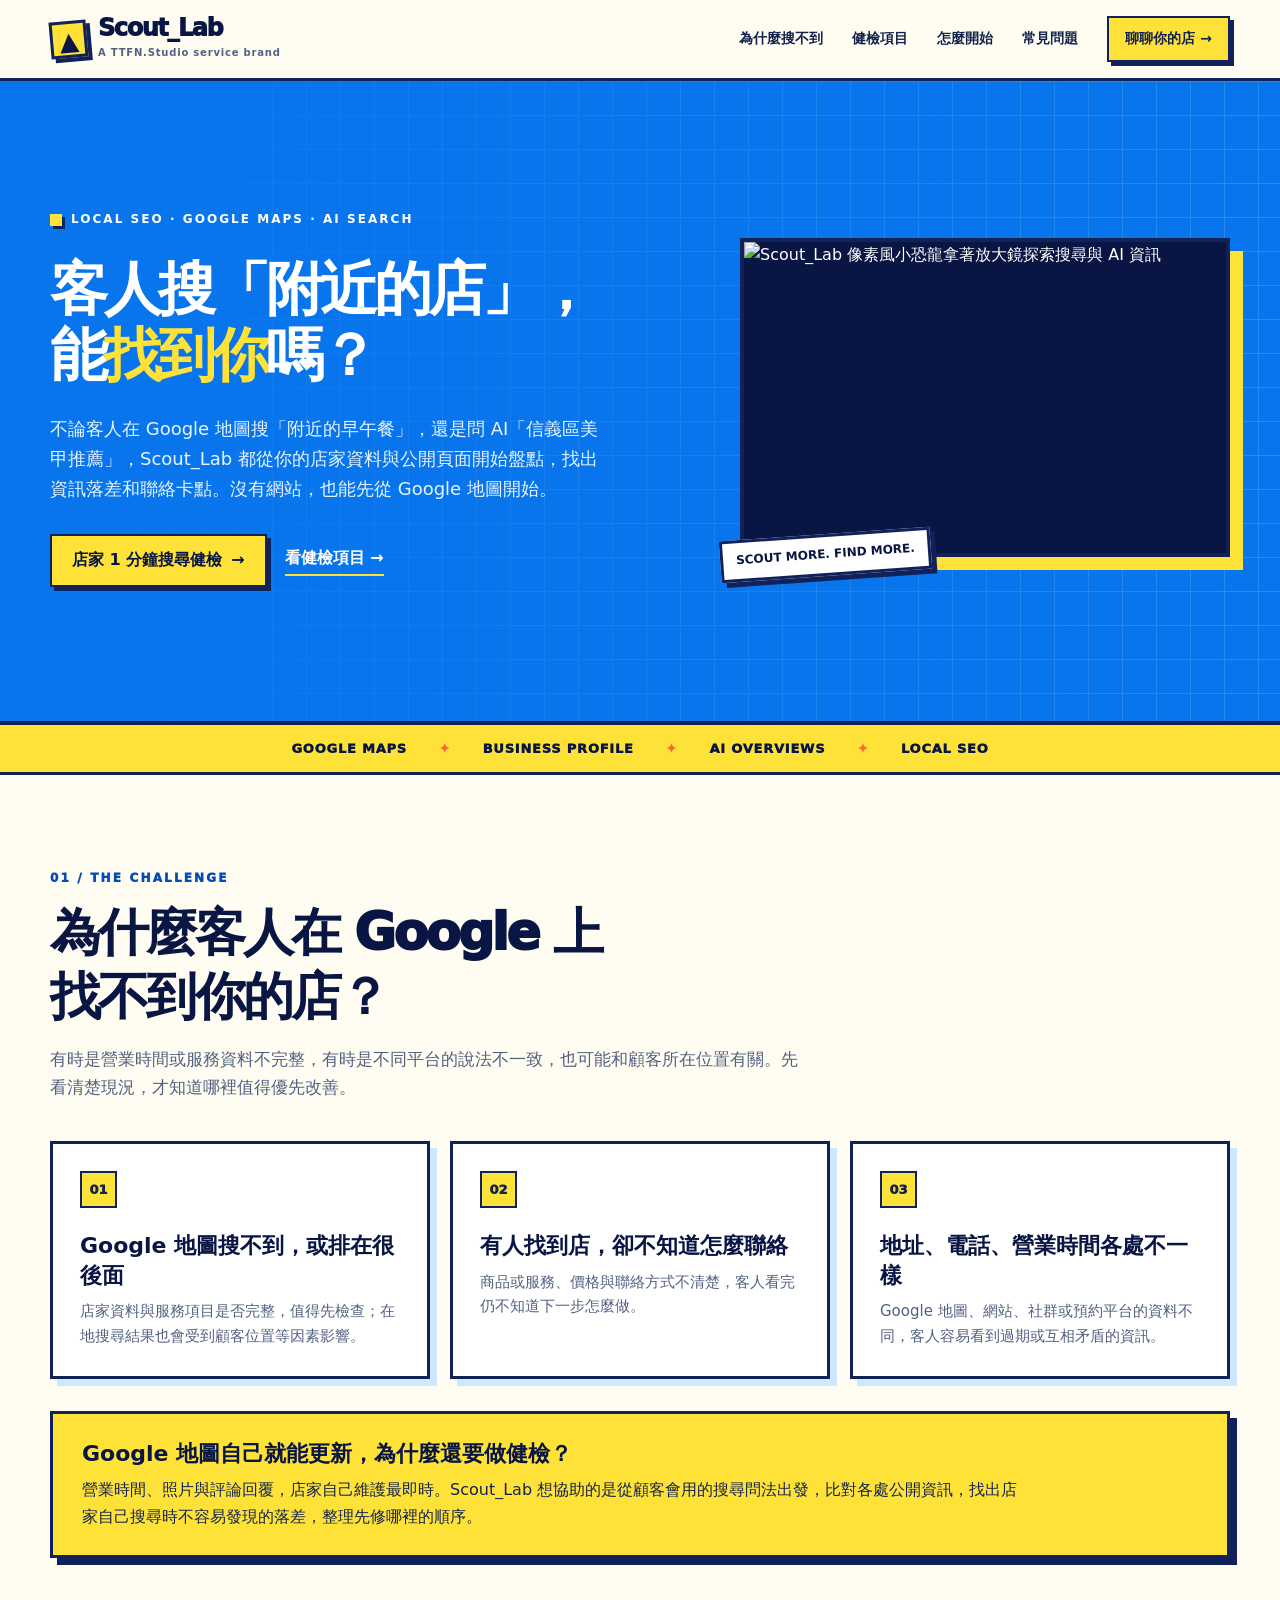
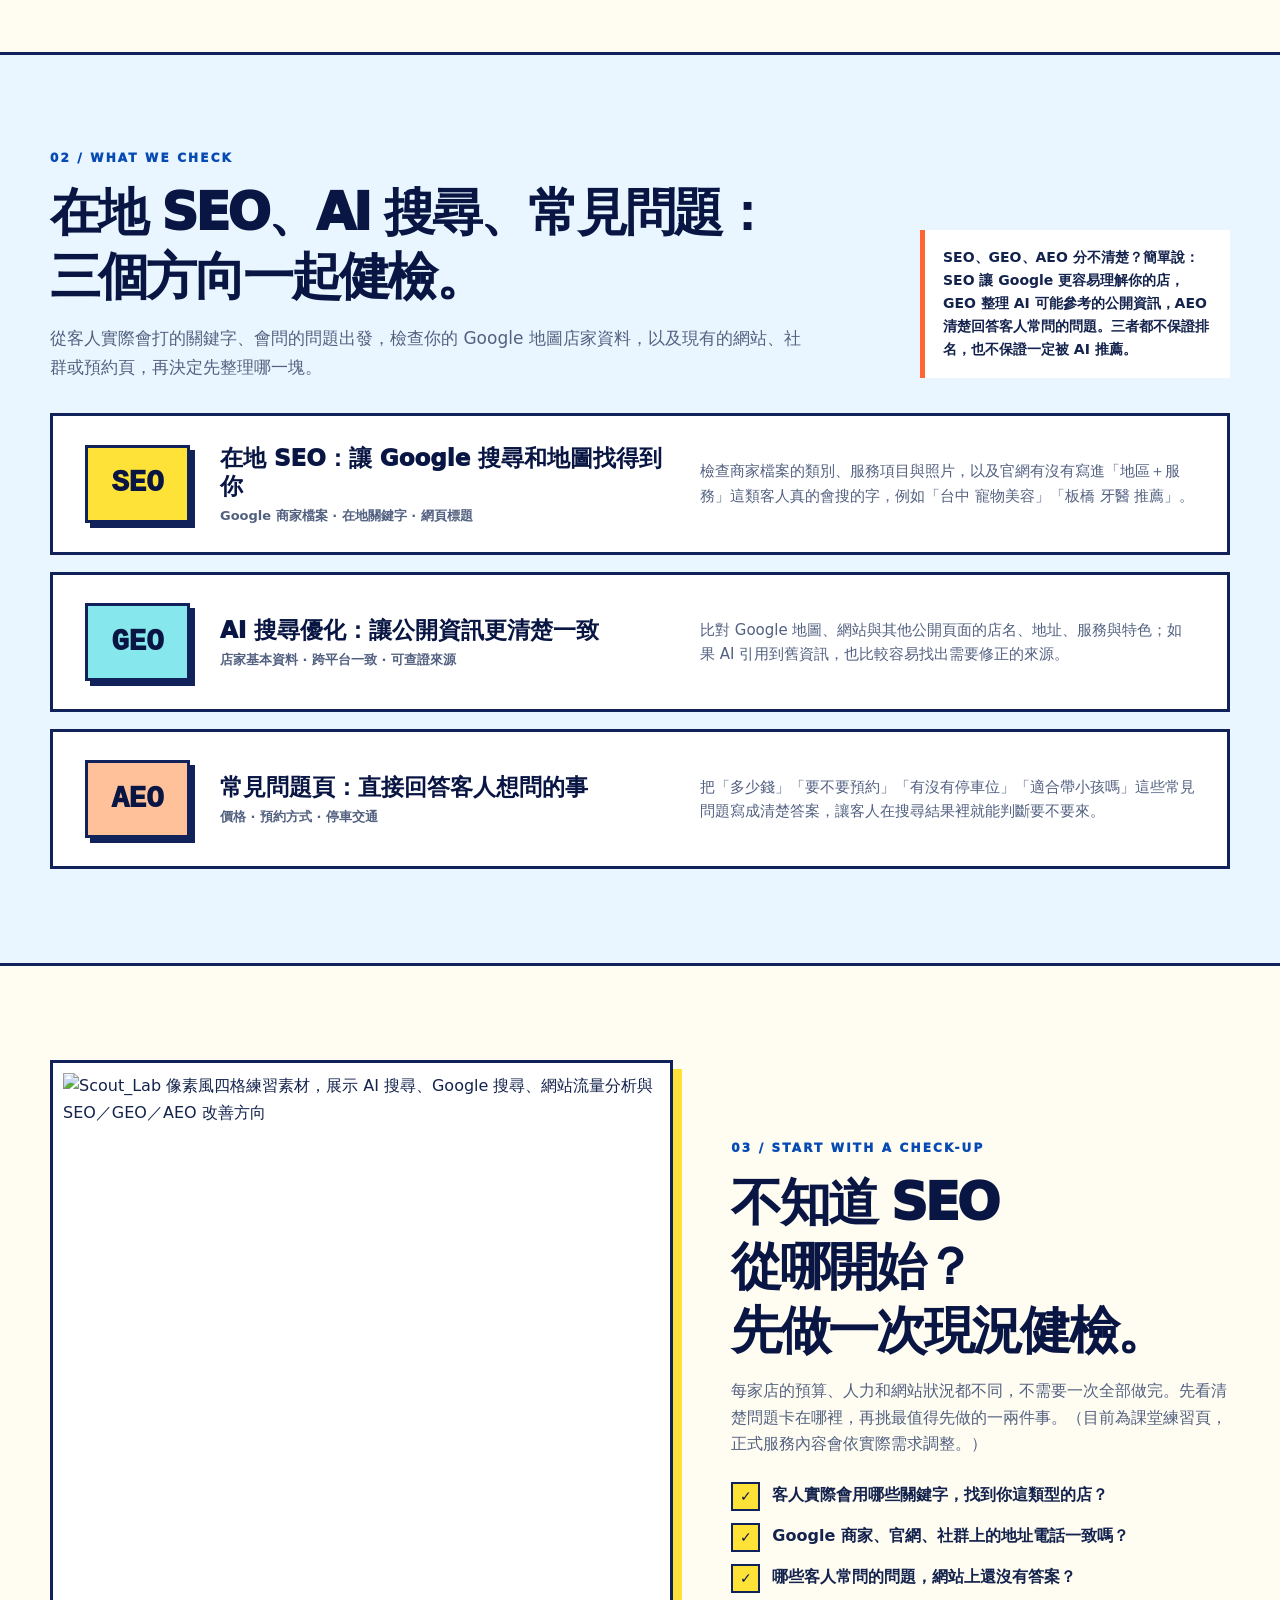
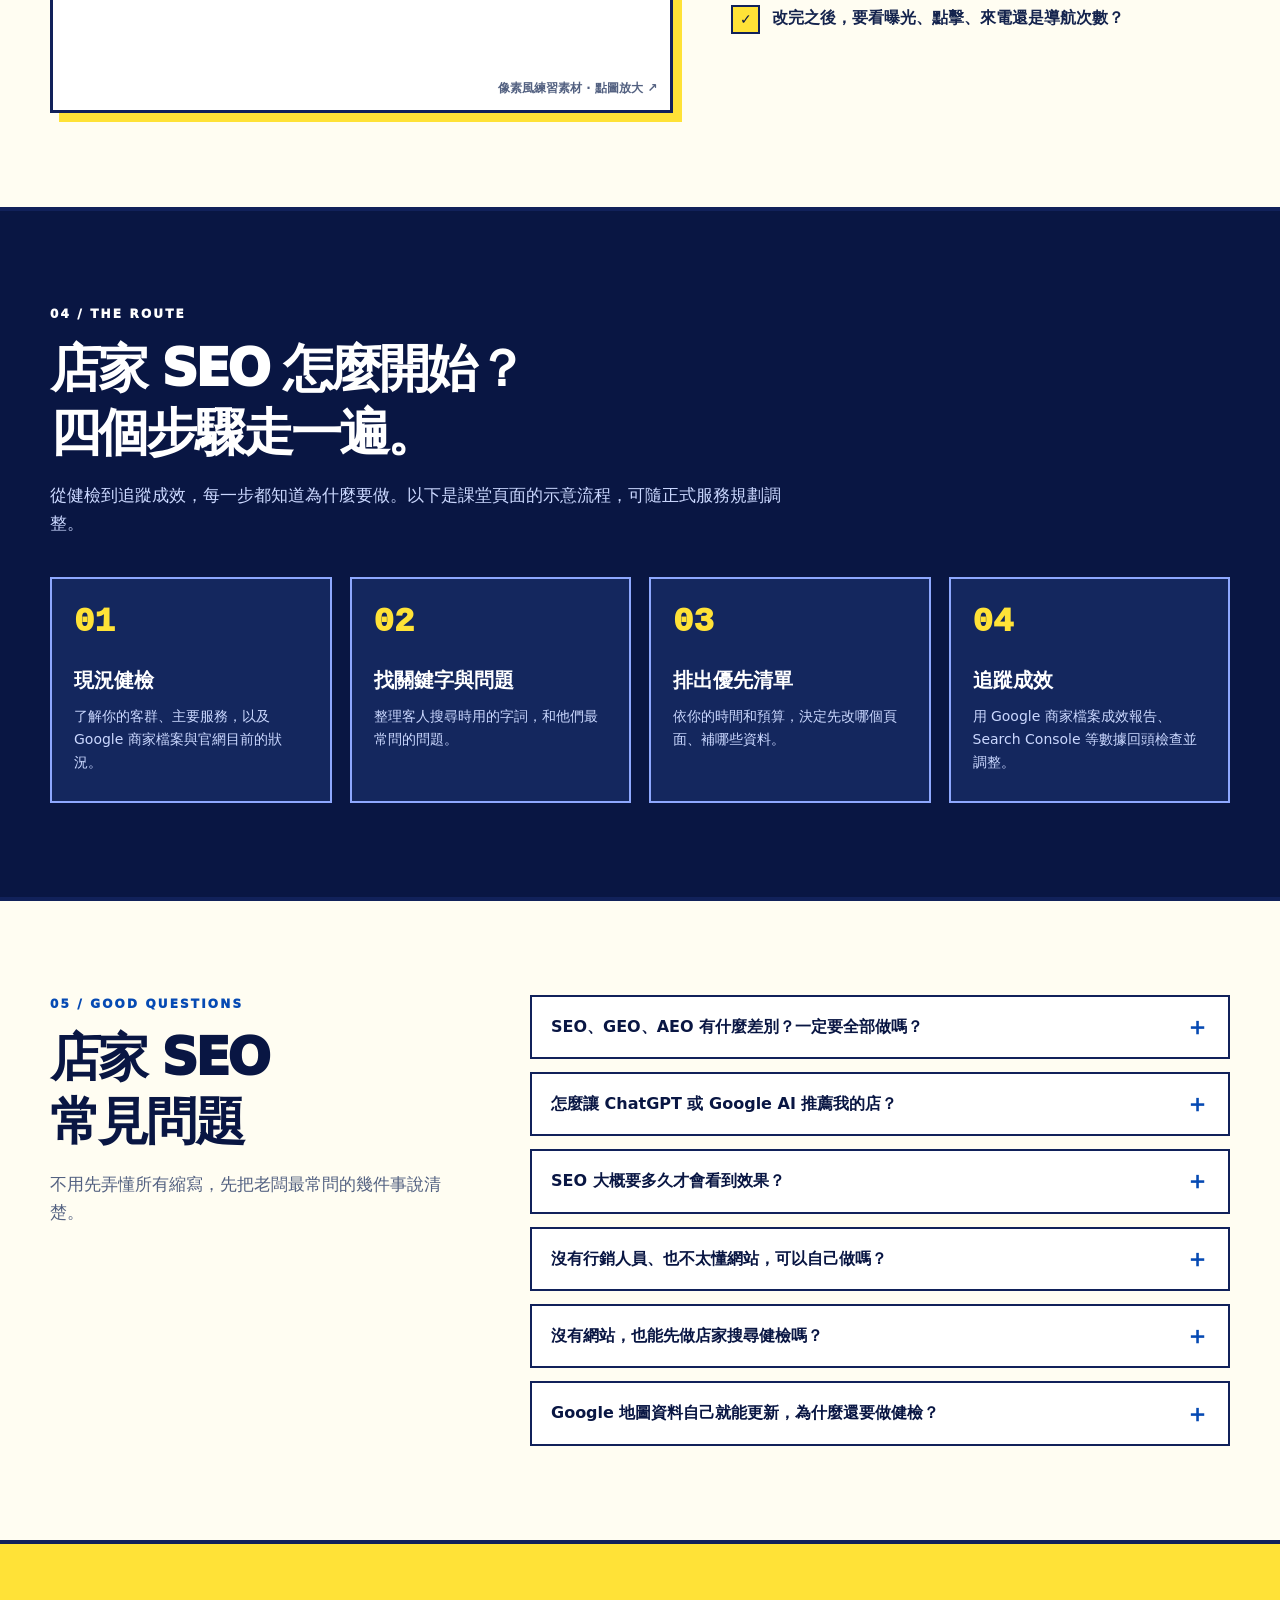
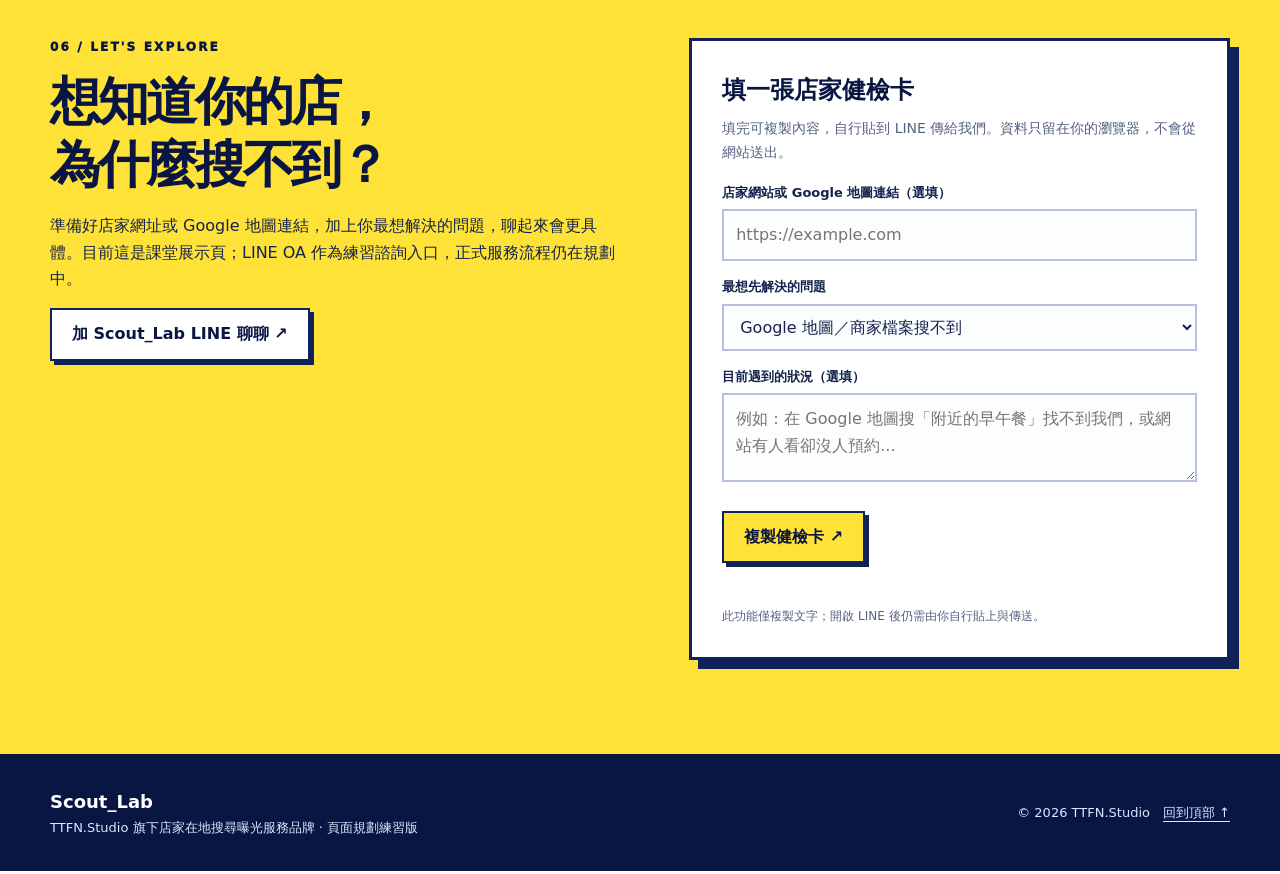
==== index.html @ d1229427 "Add files via upload" ====
<!doctype html>
<html lang="zh-Hant">
<head>
  <meta charset="utf-8">
  <meta name="viewport" content="width=device-width, initial-scale=1">
  <meta name="description" content="客人搜尋附近店家時，找得到你嗎？Scout_Lab 協助實體店家盤點 Google 地圖、網站與其他公開資訊，找出資料落差與聯絡卡點，整理優先改善方向；沒有網站也能先開始。">
  <meta name="theme-color" content="#0875ed">
  <title>Scout_Lab｜店家 Google 地圖與 AI 搜尋曝光健檢・在地 SEO</title>
  <style>
    :root {
      --blue:#0875ed; --blue-deep:#064ab3; --navy:#091643; --yellow:#ffe237;
      --orange:#ff6432; --cream:#fffdf2; --sky:#eaf6ff; --line:#11215a;
      --ink:#14234d; --muted:#536181; --white:#fff;
    }
    * { box-sizing:border-box; }
    html { scroll-behavior:smooth; }
    body { margin:0; background:var(--cream); color:var(--ink); font-family:"Noto Sans TC","Microsoft JhengHei",system-ui,sans-serif; line-height:1.65; }
    img { max-width:100%; display:block; }
    a { color:inherit; text-decoration:none; }
    button, select, textarea, input { font:inherit; }
    button, a { -webkit-tap-highlight-color:transparent; }
    :focus-visible { outline:3px solid var(--orange); outline-offset:4px; }
    .skip-link { position:absolute; top:-80px; left:16px; z-index:30; padding:10px 16px; background:var(--yellow); color:var(--navy); font-weight:900; }
    .skip-link:focus { top:10px; }
    .wrap { width:min(1180px, calc(100% - 40px)); margin-inline:auto; }
    .pixel-shadow { box-shadow:7px 7px 0 var(--line); }
    .site-header { position:sticky; top:0; z-index:20; background:rgba(255,253,242,.96); border-bottom:3px solid var(--line); backdrop-filter:blur(12px); }
    .header-inner { min-height:78px; display:flex; align-items:center; justify-content:space-between; gap:22px; }
    .brand { display:inline-flex; gap:11px; align-items:center; min-width:0; }
    .brand-mark { width:37px; height:37px; display:grid; place-items:center; background:var(--yellow); border:3px solid var(--line); box-shadow:4px 4px 0 var(--line); color:var(--navy); font-size:23px; font-weight:1000; transform:rotate(-5deg); }
    .brand-name { display:block; color:var(--navy); font-size:24px; font-weight:1000; line-height:1; letter-spacing:-.06em; }
    .brand-parent { display:block; margin-top:5px; color:var(--muted); font-size:10px; font-weight:800; letter-spacing:.08em; }
    .nav { display:flex; align-items:center; gap:29px; font-size:14px; font-weight:800; }
    .nav a:not(.nav-cta):hover { color:var(--blue-deep); }
    .nav-cta { background:var(--yellow); border:2px solid var(--line); padding:9px 16px; box-shadow:4px 4px 0 var(--line); white-space:nowrap; }
    @media (hover:hover) { .nav-cta:hover, .button:hover { transform:translate(-2px,-2px); box-shadow:6px 6px 0 var(--line); } }
    .menu-button { display:none; border:2px solid var(--line); background:var(--yellow); color:var(--navy); width:44px; height:44px; font-size:24px; font-weight:900; }
    .hero { overflow:hidden; background:var(--blue); color:white; border-bottom:4px solid var(--line); position:relative; }
    .hero:before { content:""; position:absolute; inset:0; opacity:.14; background-image:linear-gradient(#fff 1px,transparent 1px),linear-gradient(90deg,#fff 1px,transparent 1px); background-size:34px 34px; mask-image:linear-gradient(90deg, transparent, black); }
    .hero-grid { position:relative; display:grid; grid-template-columns:1.03fr .97fr; gap:56px; align-items:center; padding-block:76px 83px; min-height:640px; }
    .eyebrow { display:inline-flex; align-items:center; gap:9px; font-size:12px; font-weight:900; letter-spacing:.17em; text-transform:uppercase; }
    .eyebrow:before { content:""; width:12px; height:12px; background:var(--yellow); box-shadow:3px 3px 0 var(--line); }
    .hero h1 { max-width:650px; font-size:clamp(42px,4.5vw,60px); line-height:1.16; letter-spacing:-.07em; margin:22px 0 24px; font-weight:1000; text-wrap:balance; }
    .hero h1 em { color:var(--yellow); font-style:normal; white-space:nowrap; }
    .hero-lead { max-width:560px; color:#e7f4ff; font-size:18px; margin:0 0 31px; }
    .hero-actions { display:flex; flex-wrap:wrap; align-items:center; gap:18px; }
    .button { display:inline-flex; align-items:center; justify-content:center; gap:9px; min-height:49px; padding:11px 20px; border:2px solid var(--line); background:var(--yellow); color:var(--navy); box-shadow:4px 4px 0 var(--line); font-weight:900; cursor:pointer; transition:transform .18s,box-shadow .18s; }
    .button-white { background:white; }
    .text-link { color:white; font-weight:850; border-bottom:2px solid var(--yellow); padding-bottom:3px; }
    .hero-art { position:relative; width:100%; max-width:490px; justify-self:end; }
    .hero-art-window { width:100%; aspect-ratio:1555/1011; overflow:hidden; border:4px solid var(--line); background:var(--navy); box-shadow:13px 13px 0 var(--yellow); }
    .hero-art-window img { width:200%; max-width:none; height:auto; }
    .art-note { position:absolute; bottom:-19px; left:-20px; background:white; color:var(--navy); border:3px solid var(--line); padding:8px 13px; font-size:12px; font-weight:900; box-shadow:5px 5px 0 var(--line); transform:rotate(-4deg); }
    .ticker { background:var(--yellow); border-bottom:3px solid var(--line); overflow:hidden; }
    .ticker-line { display:flex; justify-content:center; flex-wrap:wrap; gap:14px 32px; padding:13px 20px; font-size:13px; font-weight:950; color:var(--navy); letter-spacing:.06em; }
    .ticker-line span:not(:last-child):after { content:"✦"; margin-left:32px; color:var(--orange); }
    .section { padding-block:94px; }
    .section-head { max-width:760px; margin-bottom:40px; }
    .kicker { display:block; color:var(--blue-deep); font-size:12px; font-weight:1000; letter-spacing:.18em; text-transform:uppercase; }
    .section h2 { margin:12px 0 16px; color:var(--navy); font-size:clamp(32px,4vw,51px); letter-spacing:-.055em; line-height:1.25; font-weight:1000; text-wrap:balance; }
    .section-head p { color:var(--muted); font-size:17px; margin:0; }
    .challenge-grid { display:grid; grid-template-columns:repeat(3,1fr); gap:20px; }
    .challenge-card { padding:27px; background:white; border:3px solid var(--line); box-shadow:7px 7px 0 #cce9ff; }
    .card-number { display:inline-grid; place-items:center; width:37px; height:37px; background:var(--yellow); border:2px solid var(--line); font-size:13px; font-weight:1000; }
    .challenge-card h3 { font-size:22px; line-height:1.35; margin:23px 0 9px; color:var(--navy); }
    .challenge-card p { color:var(--muted); margin:0; font-size:15px; }
    .difference-note { margin-top:32px; padding:25px 29px; background:var(--yellow); border:3px solid var(--line); box-shadow:7px 7px 0 var(--line); }
    .difference-note h3 { margin:0 0 9px; color:var(--navy); font-size:22px; line-height:1.35; }
    .difference-note p { margin:0; max-width:940px; font-size:16px; }
    .blue-panel { background:var(--sky); border-block:3px solid var(--line); }
    .service-intro { display:flex; align-items:end; justify-content:space-between; gap:30px; }
    .service-intro .section-head { margin-bottom:32px; }
    .service-intro aside { margin-bottom:35px; max-width:310px; padding:16px 18px; border-left:5px solid var(--orange); background:white; font-size:14px; font-weight:700; color:var(--ink); }
    .service-list { display:grid; gap:17px; }
    .service-row { display:grid; grid-template-columns:105px 1fr 1.1fr; align-items:center; gap:30px; padding:28px 32px; background:white; border:3px solid var(--line); }
    .service-code { display:grid; place-items:center; min-height:78px; border:3px solid var(--line); background:var(--yellow); color:var(--navy); font:1000 29px/1 ui-monospace,"Cascadia Mono",monospace; box-shadow:5px 5px 0 var(--line); }
    .service-row:nth-child(2) .service-code { background:#86e8ec; }
    .service-row:nth-child(3) .service-code { background:#ffc199; }
    .service-title { font-size:23px; line-height:1.25; color:var(--navy); margin:0; font-weight:950; }
    .service-title small { display:block; margin-top:7px; color:var(--muted); font-size:13px; font-weight:750; }
    .service-row p { margin:0; color:var(--muted); font-size:15px; }
    .visual-section { display:grid; grid-template-columns:1fr .8fr; gap:58px; align-items:center; }
    .visual-frame { margin:0; border:3px solid var(--line); background:white; padding:10px; box-shadow:9px 9px 0 var(--yellow); }
    .visual-frame a { display:block; cursor:zoom-in; }
    .visual-frame img { width:100%; height:auto; }
    .visual-frame figcaption { padding:8px 3px 2px; color:var(--muted); font-size:12px; font-weight:800; text-align:right; }
    .visual-copy p { color:var(--muted); font-size:16px; }
    .visual-copy ul { list-style:none; padding:0; margin:25px 0 0; display:grid; gap:12px; }
    .visual-copy li { display:flex; gap:12px; align-items:start; font-weight:750; }
    .visual-copy li:before { content:"✓"; display:grid; place-items:center; flex:0 0 25px; height:25px; color:var(--navy); background:var(--yellow); border:2px solid var(--line); font-size:14px; }
    .route { background:var(--navy); color:white; border-block:4px solid var(--line); }
    .route .section h2, .route .kicker { color:white; }
    .route .section-head p { color:#cbd8ff; }
    .route-grid { display:grid; grid-template-columns:repeat(4,1fr); gap:18px; }
    .route-step { border:2px solid #8ea8ff; padding:26px 22px; background:#14275e; }
    .route-step b { color:var(--yellow); font:1000 34px/1 ui-monospace,"Cascadia Mono",monospace; }
    .route-step h3 { margin:25px 0 8px; color:white; font-size:20px; }
    .route-step p { margin:0; color:#cbd8ff; font-size:14px; }
    .faq-grid { display:grid; grid-template-columns:.75fr 1.25fr; gap:60px; }
    .faq-grid .section-head { margin:0; }
    .faq-items { display:grid; gap:13px; }
    .faq-items details { border:2px solid var(--line); background:white; padding:0 19px; }
    .faq-items summary { display:flex; justify-content:space-between; align-items:center; gap:18px; cursor:pointer; list-style:none; padding:17px 0; font-weight:900; color:var(--navy); }
    .faq-items summary::-webkit-details-marker { display:none; }
    .faq-items summary:after { content:"＋"; color:var(--blue-deep); font-size:24px; line-height:1; }
    .faq-items details[open] summary:after { content:"−"; }
    .faq-items p { margin:0 0 20px; color:var(--muted); font-size:15px; }
    .contact { background:var(--yellow); border-top:4px solid var(--line); }
    .contact-grid { display:grid; grid-template-columns:1fr .95fr; gap:70px; align-items:start; }
    .contact .kicker { color:var(--navy); }
    .contact p { color:var(--ink); }
    .contact h2 { max-width:560px; }
    .contact-card { border:3px solid var(--line); background:white; padding:30px; box-shadow:9px 9px 0 var(--line); }
    .contact-card h3 { margin:0 0 7px; color:var(--navy); font-size:24px; }
    .contact-card p { margin:0 0 18px; color:var(--muted); font-size:14px; }
    .field { margin:15px 0; }
    .field label { display:block; margin-bottom:6px; color:var(--ink); font-size:13px; font-weight:850; }
    .field input, .field select, .field textarea { width:100%; padding:11px 12px; background:#fbfdff; border:2px solid #b6c2dd; border-radius:0; color:var(--ink); }
    .field textarea { resize:vertical; min-height:89px; }
    .form-actions { display:flex; flex-wrap:wrap; gap:13px; align-items:center; margin-top:20px; }
    .form-note { font-size:12px!important; margin:14px 0 0!important; }
    .copy-status { min-height:20px; font-size:13px; font-weight:800; color:var(--blue-deep)!important; margin:10px 0 0!important; }
    .site-footer { background:var(--navy); color:#dce6ff; padding:33px 0; }
    .footer-grid { display:flex; align-items:center; justify-content:space-between; gap:20px; font-size:13px; }
    .footer-grid strong { color:white; font-size:18px; }
    .footer-grid a { text-decoration:underline; text-underline-offset:4px; }
    @media(max-width:900px) {
      .hero-grid { gap:30px; min-height:auto; }
      .hero-art { max-width:380px; }
      .service-row { grid-template-columns:85px 1fr; gap:18px 26px; }
      .service-row p { grid-column:2; }
      .route-grid { grid-template-columns:repeat(2,1fr); }
      .visual-section { gap:35px; }
      .contact-grid { gap:32px; }
    }
    @media(max-width:700px) {
      .header-inner { min-height:69px; }
      .brand-name { font-size:21px; }
      .menu-button { display:block; }
      .nav { display:none; position:absolute; top:100%; left:0; right:0; background:var(--cream); border-bottom:3px solid var(--line); padding:18px 20px 23px; flex-direction:column; align-items:stretch; gap:0; }
      .nav.open { display:flex; }
      .nav a { padding:12px; }
      .nav-cta { text-align:center; margin-top:8px; }
      .hero-grid, .visual-section, .faq-grid, .contact-grid { grid-template-columns:1fr; }
      .hero-grid { padding-block:63px 73px; gap:50px; }
      .hero-art { justify-self:center; width:min(380px,88%); }
      .hero h1 { font-size:clamp(42px,10vw,62px); }
      .hero-lead { font-size:16px; }
      .section { padding-block:70px; }
      .challenge-grid { grid-template-columns:1fr; }
      .service-intro { display:block; }
      .service-intro aside { max-width:none; }
      .faq-grid { gap:25px; }
      .ticker-line { gap:5px 16px; }
      .ticker-line span:not(:last-child):after { margin-left:16px; }
      .footer-grid { flex-direction:column; align-items:start; }
    }
    @media(max-width:470px) {
      .wrap { width:calc(100% - 32px); max-width:1180px; }
      .hero h1 { font-size:42px; }
      .hero-art { width:88%; }
      .art-note { left:-12px; font-size:10px; }
      .service-row { grid-template-columns:1fr; padding:23px; }
      .service-code { width:91px; min-height:64px; }
      .service-row p { grid-column:auto; }
      .route-grid { grid-template-columns:1fr; }
      .contact-card { padding:23px; }
    }
    @media(prefers-reduced-motion:reduce) { html { scroll-behavior:auto; } .button { transition:none; } }
  </style>
  <script type="application/ld+json">
{
  "@context": "https://schema.org",
  "@type": "FAQPage",
  "mainEntity": [
    {
      "@type": "Question",
      "name": "SEO、GEO、AEO 有什麼差別？一定要全部做嗎？",
      "acceptedAnswer": {
        "@type": "Answer",
        "text": "SEO 協助 Google 理解你的店與服務，GEO 著重整理 AI 可能參考的公開資訊，AEO 把客人常問的問題寫成清楚答案。不需要一次全做，先檢查 Google 地圖上的店家資料和現有公開頁面。"
      }
    },
    {
      "@type": "Question",
      "name": "怎麼讓 ChatGPT 或 Google AI 推薦我的店？",
      "acceptedAnswer": {
        "@type": "Answer",
        "text": "沒有人能保證 AI 推薦。可以先檢查店名、地址、服務等公開資訊是否正確一致，修正過期來源，再觀察不同問題下 AI 實際怎麼描述你的店。"
      }
    },
    {
      "@type": "Question",
      "name": "SEO 大概要多久才會看到效果？",
      "acceptedAnswer": {
        "@type": "Answer",
        "text": "沒有固定時間。先記錄目前的搜尋曝光、網站點擊、來電或路線等數字，完成資料與內容調整後持續比較；結果會因店家現況、競爭與顧客位置而不同。"
      }
    },
    {
      "@type": "Question",
      "name": "沒有行銷人員、也不太懂網站，可以自己做嗎？",
      "acceptedAnswer": {
        "@type": "Answer",
        "text": "可以。先自己更新營業時間、照片、服務資訊並回覆真實評論；若有網站，再把常見問題寫清楚。不必一次做完所有項目。"
      }
    },
    {
      "@type": "Question",
      "name": "沒有網站，也能先做店家搜尋健檢嗎？",
      "acceptedAnswer": {
        "@type": "Answer",
        "text": "可以。先檢查 Google 地圖上的店家資料、社群頁面、LINE 聯絡入口和其他公開資訊，再依實際需求判斷是否需要網站。"
      }
    },
    {
      "@type": "Question",
      "name": "Google 地圖資料自己就能更新，為什麼還要做健檢？",
      "acceptedAnswer": {
        "@type": "Answer",
        "text": "營業時間、照片和評論回覆由店家自己維護最即時。健檢則從顧客會用的搜尋問法出發，比對 Google 地圖、網站與其他公開頁面的資訊，找出不一致或聯絡不便的地方，再決定先改善什麼。"
      }
    }
  ]
}
  </script>
</head>
<body>
  <a class="skip-link" href="#main">跳到主要內容</a>
  <header class="site-header">
    <div class="wrap header-inner">
      <a class="brand" href="#top" aria-label="Scout_Lab 回到頁面頂部">
        <span class="brand-mark" aria-hidden="true">▲</span>
        <span><span class="brand-name">Scout_Lab</span><span class="brand-parent">A TTFN.Studio service brand</span></span>
      </a>
      <button class="menu-button" type="button" aria-label="開啟選單" aria-controls="primary-nav" aria-expanded="false">☰</button>
      <nav class="nav" id="primary-nav" aria-label="主要選單">
        <a href="#about">為什麼搜不到</a><a href="#services">健檢項目</a><a href="#method">怎麼開始</a><a href="#faq">常見問題</a><a class="nav-cta" href="#contact">聊聊你的店 →</a>
      </nav>
    </div>
  </header>
  <main id="main">
    <section class="hero" id="top" aria-labelledby="hero-title">
      <div class="wrap hero-grid">
        <div>
          <span class="eyebrow">Local SEO · Google Maps · AI Search</span>
          <h1 id="hero-title">客人搜「附近的店」，<br>能<em>找到你</em>嗎？</h1>
          <p class="hero-lead">不論客人在 Google 地圖搜「附近的早午餐」，還是問 AI「信義區美甲推薦」，Scout_Lab 都從你的店家資料與公開頁面開始盤點，找出資訊落差和聯絡卡點。沒有網站，也能先從 Google 地圖開始。</p>
          <div class="hero-actions"><a class="button" href="check/">店家 1 分鐘搜尋健檢 <span aria-hidden="true">→</span></a><a class="text-link" href="#services">看健檢項目 →</a></div>
        </div>
        <div class="hero-art">
          <div class="hero-art-window"><img src="assets/scout-scenes.png" alt="Scout_Lab 像素風小恐龍拿著放大鏡探索搜尋與 AI 資訊" width="1555" height="1011"></div>
          <span class="art-note">SCOUT MORE. FIND MORE.</span>
        </div>
      </div>
    </section>
    <div class="ticker" aria-label="服務關鍵字"><div class="ticker-line"><span>GOOGLE MAPS</span><span>BUSINESS PROFILE</span><span>AI OVERVIEWS</span><span>LOCAL SEO</span></div></div>
    <section class="section wrap" id="about" aria-labelledby="about-title">
      <div class="section-head"><span class="kicker">01 / The challenge</span><h2 id="about-title">為什麼客人在 Google 上<br>找不到你的店？</h2><p>有時是營業時間或服務資料不完整，有時是不同平台的說法不一致，也可能和顧客所在位置有關。先看清楚現況，才知道哪裡值得優先改善。</p></div>
      <div class="challenge-grid">
        <article class="challenge-card"><span class="card-number">01</span><h3>Google 地圖搜不到，或排在很後面</h3><p>店家資料與服務項目是否完整，值得先檢查；在地搜尋結果也會受到顧客位置等因素影響。</p></article>
        <article class="challenge-card"><span class="card-number">02</span><h3>有人找到店，卻不知道怎麼聯絡</h3><p>商品或服務、價格與聯絡方式不清楚，客人看完仍不知道下一步怎麼做。</p></article>
        <article class="challenge-card"><span class="card-number">03</span><h3>地址、電話、營業時間各處不一樣</h3><p>Google 地圖、網站、社群或預約平台的資料不同，客人容易看到過期或互相矛盾的資訊。</p></article>
      </div>
      <div class="difference-note"><h3>Google 地圖自己就能更新，為什麼還要做健檢？</h3><p>營業時間、照片與評論回覆，店家自己維護最即時。Scout_Lab 想協助的是從顧客會用的搜尋問法出發，比對各處公開資訊，找出店家自己搜尋時不容易發現的落差，整理先修哪裡的順序。</p></div>
    </section>
    <section class="blue-panel" id="services" aria-labelledby="services-title">
      <div class="section wrap">
        <div class="service-intro"><div class="section-head"><span class="kicker">02 / What we check</span><h2 id="services-title">在地 SEO、AI 搜尋、常見問題：<br>三個方向一起健檢。</h2><p>從客人實際會打的關鍵字、會問的問題出發，檢查你的 Google 地圖店家資料，以及現有的網站、社群或預約頁，再決定先整理哪一塊。</p></div><aside>SEO、GEO、AEO 分不清楚？簡單說：SEO 讓 Google 更容易理解你的店，GEO 整理 AI 可能參考的公開資訊，AEO 清楚回答客人常問的問題。三者都不保證排名，也不保證一定被 AI 推薦。</aside></div>
        <div class="service-list">
          <article class="service-row"><div class="service-code">SEO</div><h3 class="service-title">在地 SEO：讓 Google 搜尋和地圖找得到你<small>Google 商家檔案 · 在地關鍵字 · 網頁標題</small></h3><p>檢查商家檔案的類別、服務項目與照片，以及官網有沒有寫進「地區＋服務」這類客人真的會搜的字，例如「台中 寵物美容」「板橋 牙醫 推薦」。</p></article>
          <article class="service-row"><div class="service-code">GEO</div><h3 class="service-title">AI 搜尋優化：讓公開資訊更清楚一致<small>店家基本資料 · 跨平台一致 · 可查證來源</small></h3><p>比對 Google 地圖、網站與其他公開頁面的店名、地址、服務與特色；如果 AI 引用到舊資訊，也比較容易找出需要修正的來源。</p></article>
          <article class="service-row"><div class="service-code">AEO</div><h3 class="service-title">常見問題頁：直接回答客人想問的事<small>價格 · 預約方式 · 停車交通</small></h3><p>把「多少錢」「要不要預約」「有沒有停車位」「適合帶小孩嗎」這些常見問題寫成清楚答案，讓客人在搜尋結果裡就能判斷要不要來。</p></article>
        </div>
      </div>
    </section>
    <section class="section wrap visual-section" aria-labelledby="visual-title">
      <figure class="visual-frame"><a href="assets/search-guide.png" target="_blank" rel="noopener noreferrer" aria-label="開啟 Scout_Lab 像素風四格指南大圖"><img src="assets/search-guide.png" loading="lazy" alt="Scout_Lab 像素風四格練習素材，展示 AI 搜尋、Google 搜尋、網站流量分析與 SEO／GEO／AEO 改善方向" width="1254" height="1254"></a><figcaption>像素風練習素材 · 點圖放大 ↗</figcaption></figure>
      <div class="visual-copy"><span class="kicker">03 / Start with a check-up</span><h2 id="visual-title">不知道 SEO 從哪開始？<br>先做一次現況健檢。</h2><p>每家店的預算、人力和網站狀況都不同，不需要一次全部做完。先看清楚問題卡在哪裡，再挑最值得先做的一兩件事。（目前為課堂練習頁，正式服務內容會依實際需求調整。）</p><ul><li>客人實際會用哪些關鍵字，找到你這類型的店？</li><li>Google 商家、官網、社群上的地址電話一致嗎？</li><li>哪些客人常問的問題，網站上還沒有答案？</li><li>改完之後，要看曝光、點擊、來電還是導航次數？</li></ul></div>
    </section>
    <section class="route" id="method" aria-labelledby="method-title"><div class="section wrap"><div class="section-head"><span class="kicker">04 / The route</span><h2 id="method-title">店家 SEO 怎麼開始？<br>四個步驟走一遍。</h2><p>從健檢到追蹤成效，每一步都知道為什麼要做。以下是課堂頁面的示意流程，可隨正式服務規劃調整。</p></div><div class="route-grid"><article class="route-step"><b>01</b><h3>現況健檢</h3><p>了解你的客群、主要服務，以及 Google 商家檔案與官網目前的狀況。</p></article><article class="route-step"><b>02</b><h3>找關鍵字與問題</h3><p>整理客人搜尋時用的字詞，和他們最常問的問題。</p></article><article class="route-step"><b>03</b><h3>排出優先清單</h3><p>依你的時間和預算，決定先改哪個頁面、補哪些資料。</p></article><article class="route-step"><b>04</b><h3>追蹤成效</h3><p>用 Google 商家檔案成效報告、Search Console 等數據回頭檢查並調整。</p></article></div></div></section>
    <section class="section wrap faq-grid" id="faq" aria-labelledby="faq-title"><div class="section-head"><span class="kicker">05 / Good questions</span><h2 id="faq-title">店家 SEO 常見問題</h2><p>不用先弄懂所有縮寫，先把老闆最常問的幾件事說清楚。</p></div><div class="faq-items"><details><summary>SEO、GEO、AEO 有什麼差別？一定要全部做嗎？</summary><p>SEO 協助 Google 理解你的店與服務，GEO 著重整理 AI 可能參考的公開資訊，AEO 把客人常問的問題寫成清楚答案。不需要一次全做，先檢查 Google 地圖上的店家資料和現有公開頁面。</p></details><details><summary>怎麼讓 ChatGPT 或 Google AI 推薦我的店？</summary><p>沒有人能保證 AI 推薦。可以先檢查店名、地址、服務等公開資訊是否正確一致，修正過期來源，再觀察不同問題下 AI 實際怎麼描述你的店。</p></details><details><summary>SEO 大概要多久才會看到效果？</summary><p>沒有固定時間。先記錄目前的搜尋曝光、網站點擊、來電或路線等數字，完成資料與內容調整後持續比較；結果會因店家現況、競爭與顧客位置而不同。</p></details><details><summary>沒有行銷人員、也不太懂網站，可以自己做嗎？</summary><p>可以。先自己更新營業時間、照片、服務資訊並回覆真實評論；若有網站，再把常見問題寫清楚。不必一次做完所有項目。</p></details><details><summary>沒有網站，也能先做店家搜尋健檢嗎？</summary><p>可以。先檢查 Google 地圖上的店家資料、社群頁面、LINE 聯絡入口和其他公開資訊，再依實際需求判斷是否需要網站。</p></details><details><summary>Google 地圖資料自己就能更新，為什麼還要做健檢？</summary><p>營業時間、照片和評論回覆由店家自己維護最即時。健檢則從顧客會用的搜尋問法出發，比對 Google 地圖、網站與其他公開頁面的資訊，找出不一致或聯絡不便的地方，再決定先改善什麼。</p></details></div></section>
    <section class="contact" id="contact" aria-labelledby="contact-title"><div class="section wrap contact-grid"><div><span class="kicker">06 / Let's explore</span><h2 id="contact-title">想知道你的店，<br>為什麼搜不到？</h2><p>準備好店家網址或 Google 地圖連結，加上你最想解決的問題，聊起來會更具體。目前這是課堂展示頁；LINE OA 作為練習諮詢入口，正式服務流程仍在規劃中。</p><a class="button button-white" href="https://line.me/R/ti/p/%40280atokq" target="_blank" rel="noopener noreferrer">加 Scout_Lab LINE 聊聊 ↗</a></div><div class="contact-card"><h3>填一張店家健檢卡</h3><p>填完可複製內容，自行貼到 LINE 傳給我們。資料只留在你的瀏覽器，不會從網站送出。</p><form id="inquiry-form"><div class="field"><label for="shop-url">店家網站或 Google 地圖連結（選填）</label><input id="shop-url" type="url" inputmode="url" placeholder="https://example.com"></div><div class="field"><label for="focus">最想先解決的問題</label><select id="focus"><option value="Google 地圖／商家檔案搜不到">Google 地圖／商家檔案搜不到</option><option value="ChatGPT、AI 搜尋裡的店家資訊">ChatGPT、AI 搜尋裡的店家資訊</option><option value="網站沒人詢問，內容不知道怎麼寫">網站沒人詢問，內容不知道怎麼寫</option><option value="還不確定，想先做健檢">還不確定，想先做健檢</option></select></div><div class="field"><label for="challenge">目前遇到的狀況（選填）</label><textarea id="challenge" placeholder="例如：在 Google 地圖搜「附近的早午餐」找不到我們，或網站有人看卻沒人預約..."></textarea></div><div class="form-actions"><button class="button" type="submit">複製健檢卡 ↗</button></div><p class="copy-status" id="copy-status" role="status" aria-live="polite"></p><p class="form-note">此功能僅複製文字；開啟 LINE 後仍需由你自行貼上與傳送。</p></form></div></div></section>
  </main>
  <footer class="site-footer"><div class="wrap footer-grid"><div><strong>Scout_Lab</strong><br>TTFN.Studio 旗下店家在地搜尋曝光服務品牌 · 頁面規劃練習版</div><div>© <span id="year">2026</span> TTFN.Studio　<a href="#top">回到頂部 ↑</a></div></div></footer>
  <script>
    const menuButton = document.querySelector('.menu-button');
    const nav = document.querySelector('.nav');
    menuButton.addEventListener('click', () => {
      const open = nav.classList.toggle('open');
      menuButton.setAttribute('aria-expanded', String(open));
      menuButton.setAttribute('aria-label', open ? '關閉選單' : '開啟選單');
    });
    nav.querySelectorAll('a').forEach(link => link.addEventListener('click', () => {
      nav.classList.remove('open');
      menuButton.setAttribute('aria-expanded', 'false');
      menuButton.setAttribute('aria-label', '開啟選單');
    }));
    document.getElementById('year').textContent = new Date().getFullYear();
    document.getElementById('inquiry-form').addEventListener('submit', async event => {
      event.preventDefault();
      const url = document.getElementById('shop-url').value.trim();
      const focus = document.getElementById('focus').value;
      const challenge = document.getElementById('challenge').value.trim();
      const summary = `Scout_Lab 店家健檢卡\n店家頁面：${url || '稍後提供'}\n想了解：${focus}\n目前問題：${challenge || '想先聊聊現況'}`;
      const status = document.getElementById('copy-status');
      try {
        await navigator.clipboard.writeText(summary);
        status.textContent = '已複製健檢卡，可以貼到 LINE 對話中。';
      } catch {
        const helper = document.createElement('textarea');
        helper.value = summary;
        helper.style.position = 'fixed';
        helper.style.opacity = '0';
        document.body.appendChild(helper);
        helper.select();
        const copied = document.execCommand('copy');
        helper.remove();
        status.textContent = copied ? '已複製健檢卡，可以貼到 LINE 對話中。' : '瀏覽器未允許複製；請手動整理上述資訊後傳到 LINE。';
      }
    });
  </script>
</body>
</html>
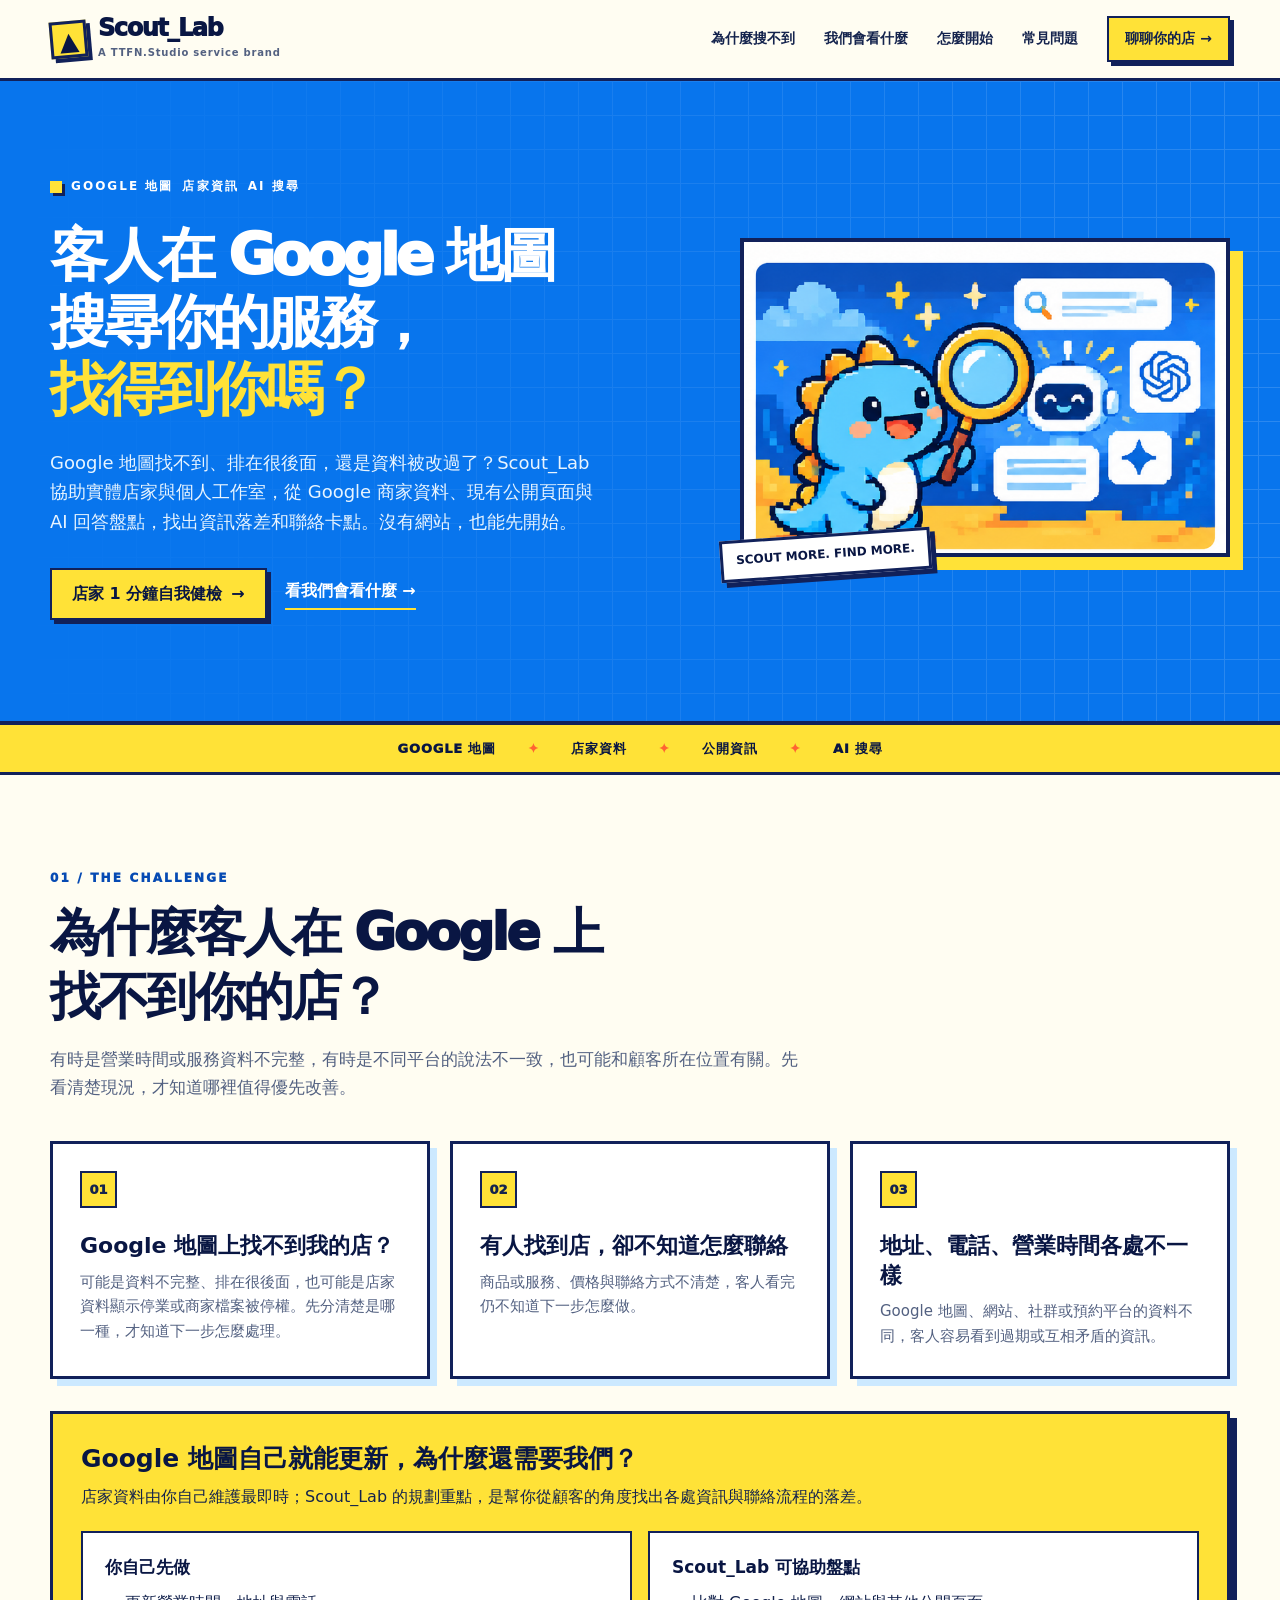
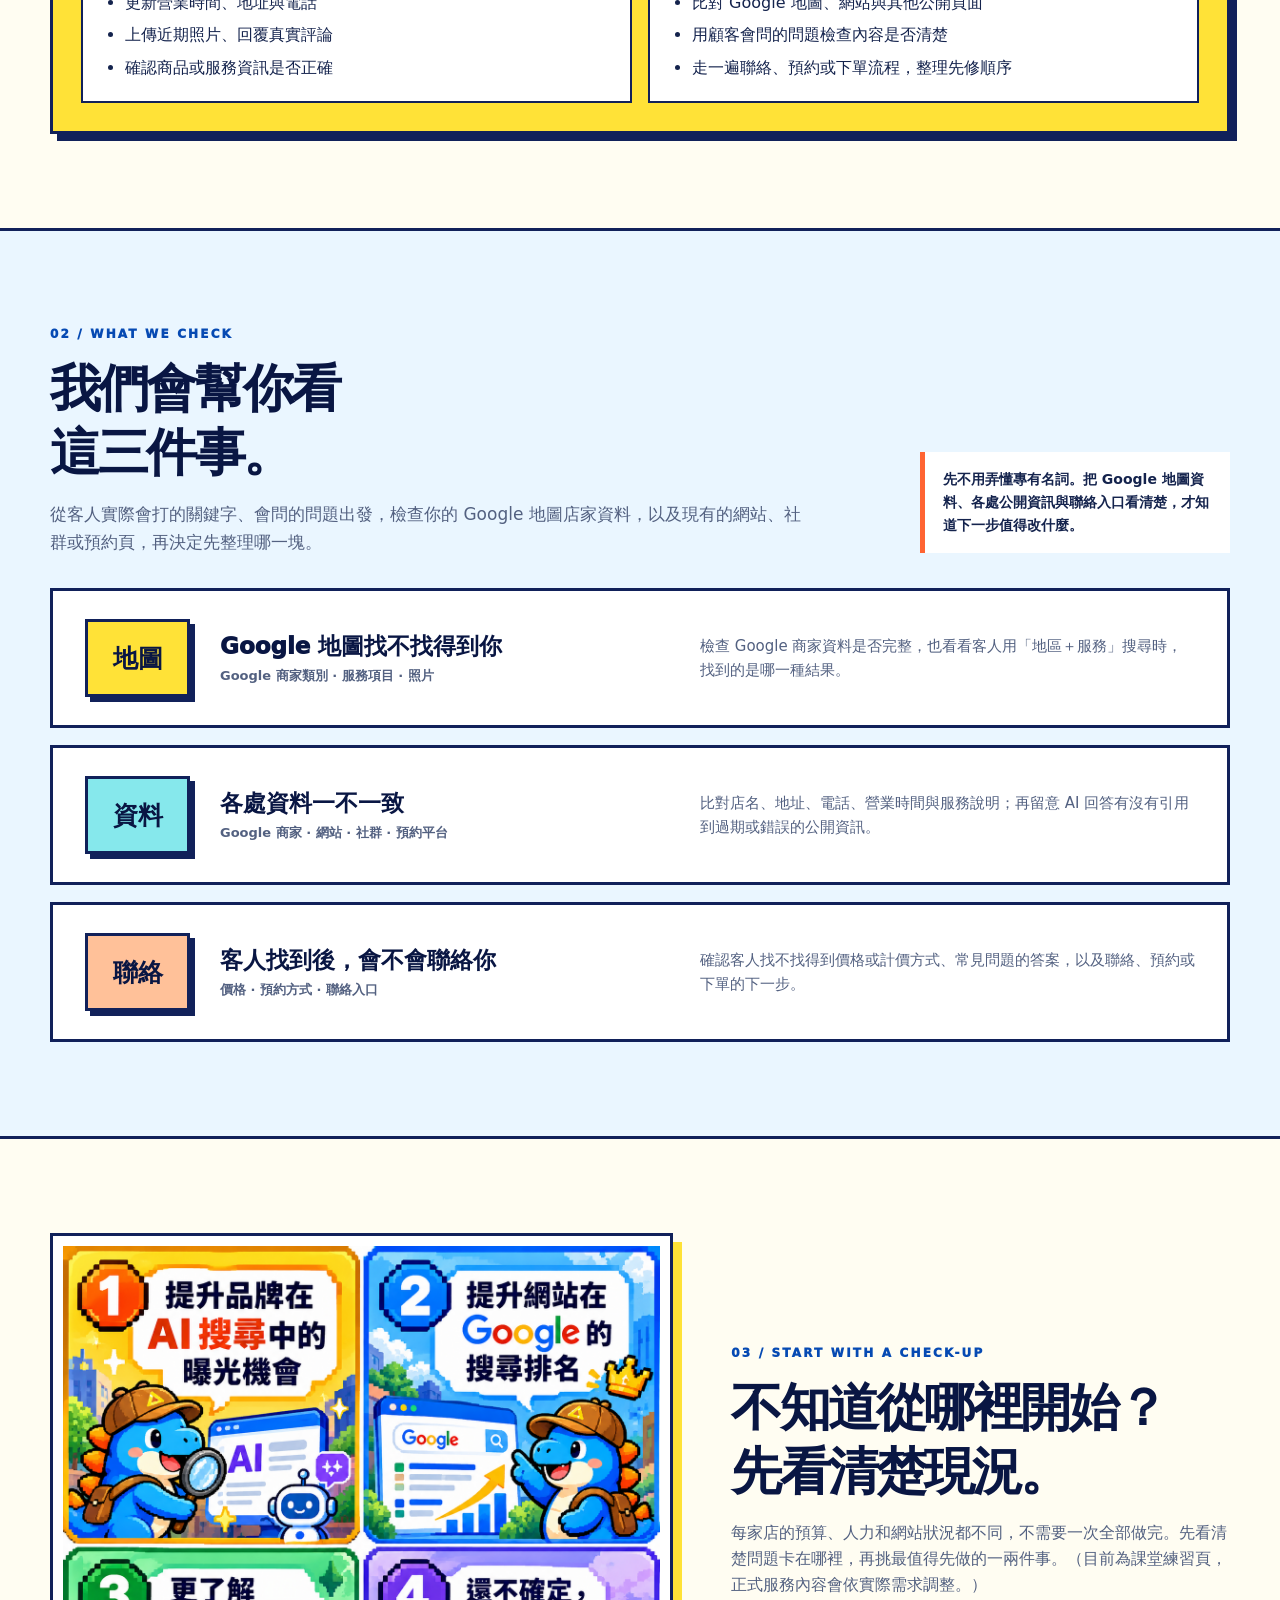
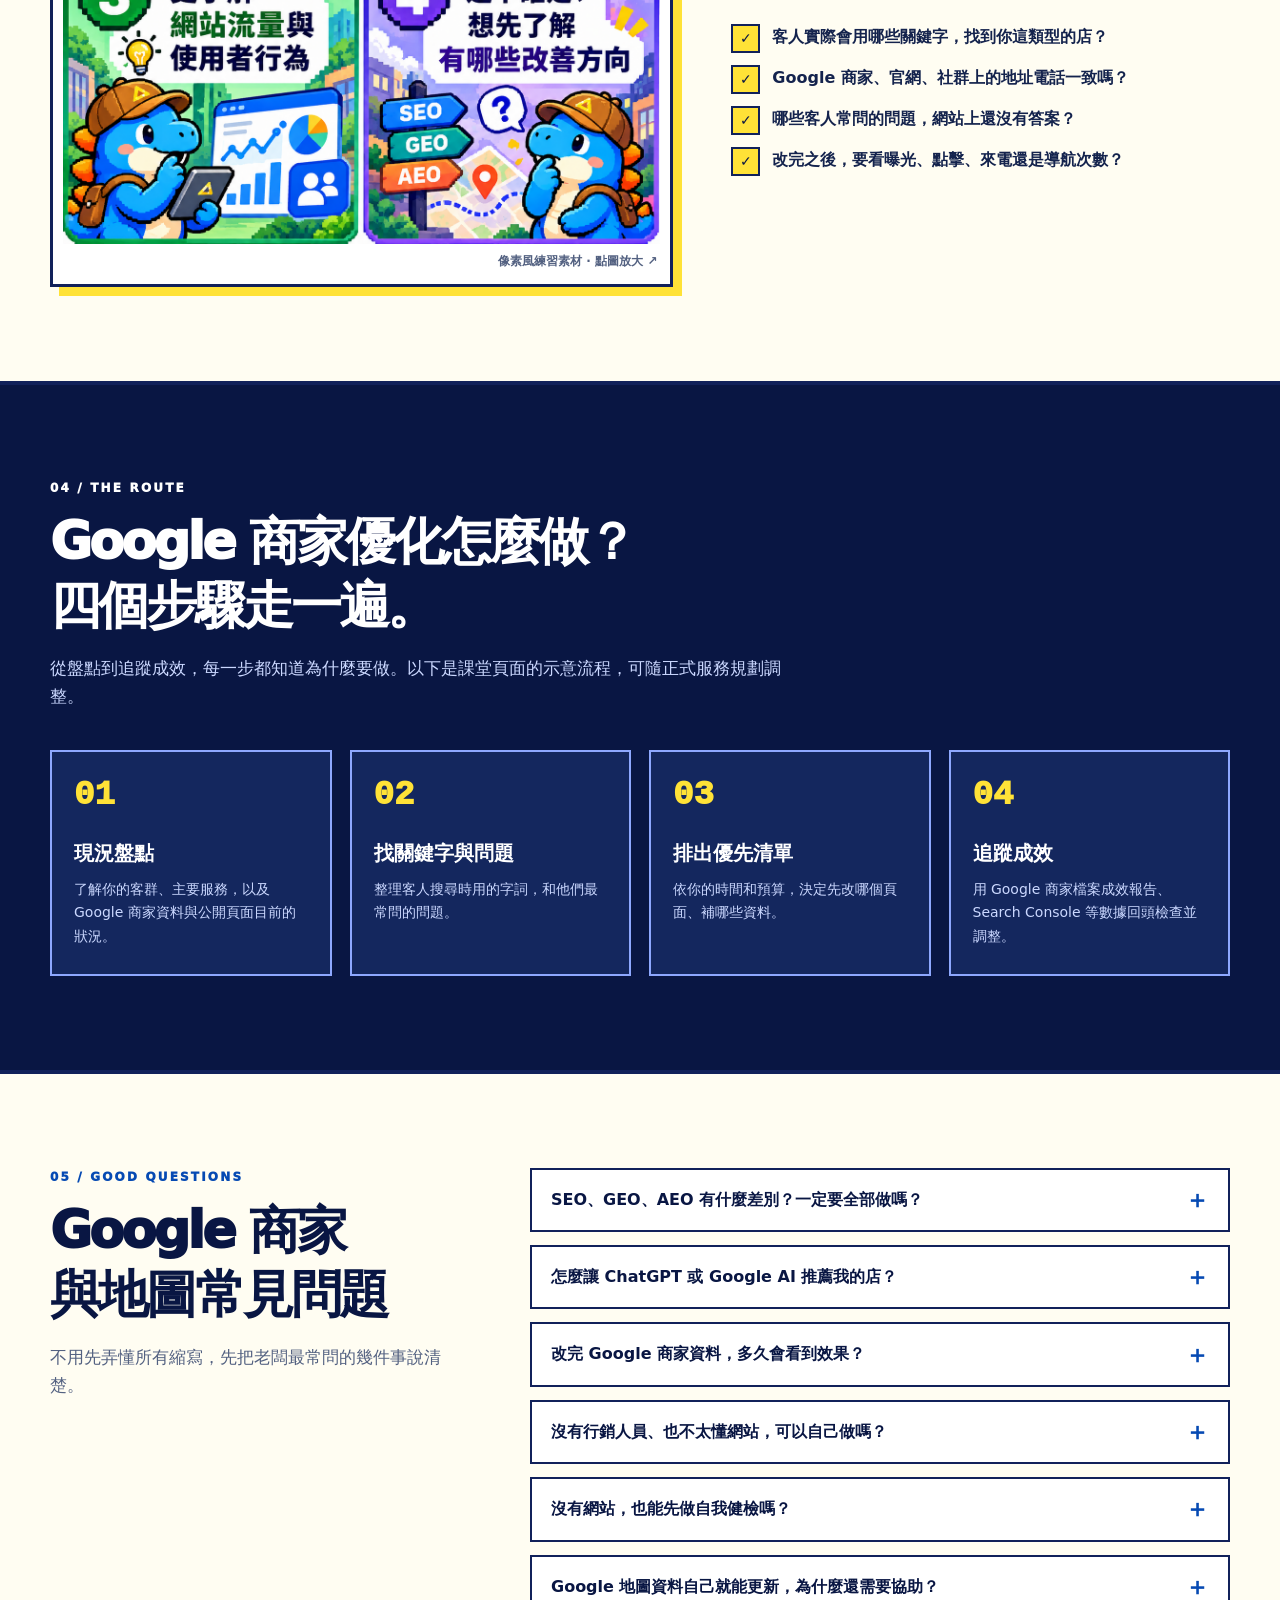
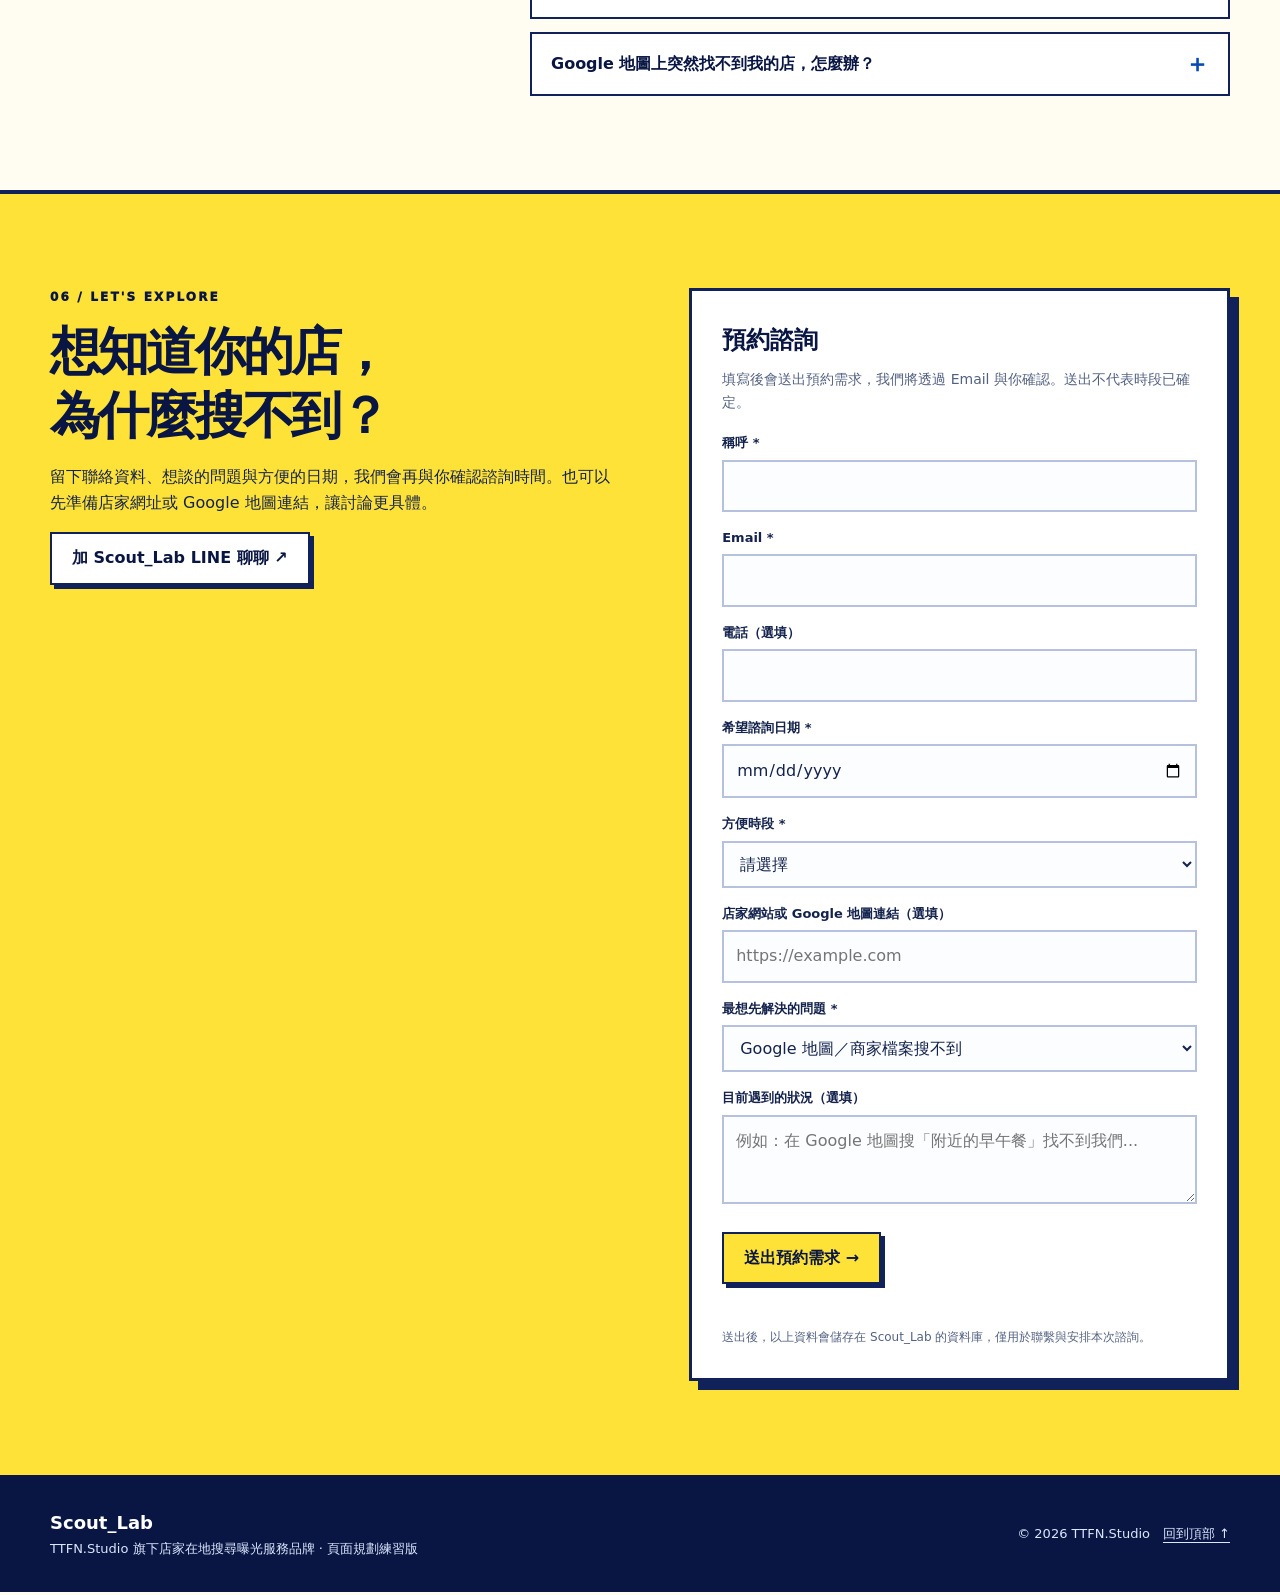
==== commit 4af5f90e: "Add consultation booking form to both site homepages" ====
--- a/index.html
+++ b/index.html
@@ -3,9 +3,9 @@
 <head>
   <meta charset="utf-8">
   <meta name="viewport" content="width=device-width, initial-scale=1">
-  <meta name="description" content="客人搜尋附近店家時，找得到你嗎？Scout_Lab 協助實體店家盤點 Google 地圖、網站與其他公開資訊，找出資料落差與聯絡卡點，整理優先改善方向；沒有網站也能先開始。">
+  <meta name="description" content="Google 地圖找不到你的店，或排在很後面？Scout_Lab 協助實體店家與個人工作室檢查 Google 商家資料、網站與其他公開資訊，找出資料落差和聯絡卡點，整理優先修改清單；沒有網站也能先開始。">
   <meta name="theme-color" content="#0875ed">
-  <title>Scout_Lab｜店家 Google 地圖與 AI 搜尋曝光健檢・在地 SEO</title>
+  <title>Scout_Lab｜Google 商家優化與地圖曝光健檢・實體店家與個人工作室</title>
   <style>
     :root {
       --blue:#0875ed; --blue-deep:#064ab3; --navy:#091643; --yellow:#ffe237;
@@ -38,8 +38,9 @@
     .hero { overflow:hidden; background:var(--blue); color:white; border-bottom:4px solid var(--line); position:relative; }
     .hero:before { content:""; position:absolute; inset:0; opacity:.14; background-image:linear-gradient(#fff 1px,transparent 1px),linear-gradient(90deg,#fff 1px,transparent 1px); background-size:34px 34px; mask-image:linear-gradient(90deg, transparent, black); }
     .hero-grid { position:relative; display:grid; grid-template-columns:1.03fr .97fr; gap:56px; align-items:center; padding-block:76px 83px; min-height:640px; }
-    .eyebrow { display:inline-flex; align-items:center; gap:9px; font-size:12px; font-weight:900; letter-spacing:.17em; text-transform:uppercase; }
-    .eyebrow:before { content:""; width:12px; height:12px; background:var(--yellow); box-shadow:3px 3px 0 var(--line); }
+    .eyebrow { display:inline-flex; align-items:center; flex-wrap:wrap; gap:6px 9px; font-size:12px; font-weight:900; letter-spacing:.17em; text-transform:uppercase; }
+    .eyebrow:before { content:""; flex:0 0 12px; width:12px; height:12px; background:var(--yellow); box-shadow:3px 3px 0 var(--line); }
+    .eyebrow span { white-space:nowrap; }
     .hero h1 { max-width:650px; font-size:clamp(42px,4.5vw,60px); line-height:1.16; letter-spacing:-.07em; margin:22px 0 24px; font-weight:1000; text-wrap:balance; }
     .hero h1 em { color:var(--yellow); font-style:normal; white-space:nowrap; }
     .hero-lead { max-width:560px; color:#e7f4ff; font-size:18px; margin:0 0 31px; }
@@ -64,16 +65,21 @@
     .card-number { display:inline-grid; place-items:center; width:37px; height:37px; background:var(--yellow); border:2px solid var(--line); font-size:13px; font-weight:1000; }
     .challenge-card h3 { font-size:22px; line-height:1.35; margin:23px 0 9px; color:var(--navy); }
     .challenge-card p { color:var(--muted); margin:0; font-size:15px; }
-    .difference-note { margin-top:32px; padding:25px 29px; background:var(--yellow); border:3px solid var(--line); box-shadow:7px 7px 0 var(--line); }
-    .difference-note h3 { margin:0 0 9px; color:var(--navy); font-size:22px; line-height:1.35; }
-    .difference-note p { margin:0; max-width:940px; font-size:16px; }
+    .difference-note { margin-top:32px; padding:28px; background:var(--yellow); border:3px solid var(--line); box-shadow:7px 7px 0 var(--line); }
+    .difference-note h3 { margin:0 0 9px; color:var(--navy); font-size:25px; line-height:1.35; text-wrap:balance; }
+    .difference-note > p { margin:0 0 20px; max-width:940px; font-size:16px; }
+    .difference-grid { display:grid; grid-template-columns:1fr 1fr; gap:16px; }
+    .difference-card { padding:20px 22px; background:white; border:2px solid var(--line); }
+    .difference-card h4 { margin:0 0 9px; color:var(--navy); font-size:17px; }
+    .difference-card ul { margin:0; padding-left:20px; }
+    .difference-card li + li { margin-top:6px; }
     .blue-panel { background:var(--sky); border-block:3px solid var(--line); }
     .service-intro { display:flex; align-items:end; justify-content:space-between; gap:30px; }
     .service-intro .section-head { margin-bottom:32px; }
     .service-intro aside { margin-bottom:35px; max-width:310px; padding:16px 18px; border-left:5px solid var(--orange); background:white; font-size:14px; font-weight:700; color:var(--ink); }
     .service-list { display:grid; gap:17px; }
     .service-row { display:grid; grid-template-columns:105px 1fr 1.1fr; align-items:center; gap:30px; padding:28px 32px; background:white; border:3px solid var(--line); }
-    .service-code { display:grid; place-items:center; min-height:78px; border:3px solid var(--line); background:var(--yellow); color:var(--navy); font:1000 29px/1 ui-monospace,"Cascadia Mono",monospace; box-shadow:5px 5px 0 var(--line); }
+    .service-code { display:grid; place-items:center; min-height:78px; border:3px solid var(--line); background:var(--yellow); color:var(--navy); font:1000 25px/1 "Noto Sans TC","Microsoft JhengHei",system-ui,sans-serif; box-shadow:5px 5px 0 var(--line); }
     .service-row:nth-child(2) .service-code { background:#86e8ec; }
     .service-row:nth-child(3) .service-code { background:#ffc199; }
     .service-title { font-size:23px; line-height:1.25; color:var(--navy); margin:0; font-weight:950; }
@@ -105,6 +111,7 @@
     .faq-items summary:after { content:"＋"; color:var(--blue-deep); font-size:24px; line-height:1; }
     .faq-items details[open] summary:after { content:"−"; }
     .faq-items p { margin:0 0 20px; color:var(--muted); font-size:15px; }
+    .faq-items p a { color:var(--blue-deep); text-decoration:underline; text-underline-offset:3px; font-weight:800; }
     .contact { background:var(--yellow); border-top:4px solid var(--line); }
     .contact-grid { display:grid; grid-template-columns:1fr .95fr; gap:70px; align-items:start; }
     .contact .kicker { color:var(--navy); }
@@ -119,8 +126,11 @@
     .field textarea { resize:vertical; min-height:89px; }
     .form-actions { display:flex; flex-wrap:wrap; gap:13px; align-items:center; margin-top:20px; }
     .form-note { font-size:12px!important; margin:14px 0 0!important; }
-    .copy-status { min-height:20px; font-size:13px; font-weight:800; color:var(--blue-deep)!important; margin:10px 0 0!important; }
+    .form-status { min-height:20px; font-size:13px; font-weight:800; color:var(--blue-deep)!important; margin:10px 0 0!important; }
+    .form-status.is-error { color:#a32121!important; }
     .site-footer { background:var(--navy); color:#dce6ff; padding:33px 0; }
+    .mobile-line { display:none; }
+    .mobile-line.is-hidden { display:none; }
     .footer-grid { display:flex; align-items:center; justify-content:space-between; gap:20px; font-size:13px; }
     .footer-grid strong { color:white; font-size:18px; }
     .footer-grid a { text-decoration:underline; text-underline-offset:4px; }
@@ -148,12 +158,15 @@
       .hero-lead { font-size:16px; }
       .section { padding-block:70px; }
       .challenge-grid { grid-template-columns:1fr; }
+      .difference-grid { grid-template-columns:1fr; }
       .service-intro { display:block; }
       .service-intro aside { max-width:none; }
       .faq-grid { gap:25px; }
       .ticker-line { gap:5px 16px; }
       .ticker-line span:not(:last-child):after { margin-left:16px; }
       .footer-grid { flex-direction:column; align-items:start; }
+      body { padding-bottom:calc(76px + env(safe-area-inset-bottom)); }
+      .mobile-line { display:flex; justify-content:center; align-items:center; position:fixed; z-index:25; left:16px; right:16px; bottom:calc(10px + env(safe-area-inset-bottom)); min-height:52px; border:2px solid var(--line); background:white; color:var(--navy); box-shadow:4px 4px 0 var(--line); font-weight:900; }
     }
     @media(max-width:470px) {
       .wrap { width:calc(100% - 32px); max-width:1180px; }
@@ -191,7 +204,7 @@
     },
     {
       "@type": "Question",
-      "name": "SEO 大概要多久才會看到效果？",
+      "name": "改完 Google 商家資料，多久會看到效果？",
       "acceptedAnswer": {
         "@type": "Answer",
         "text": "沒有固定時間。先記錄目前的搜尋曝光、網站點擊、來電或路線等數字，完成資料與內容調整後持續比較；結果會因店家現況、競爭與顧客位置而不同。"
@@ -207,7 +220,7 @@
     },
     {
       "@type": "Question",
-      "name": "沒有網站，也能先做店家搜尋健檢嗎？",
+      "name": "沒有網站，也能先做自我健檢嗎？",
       "acceptedAnswer": {
         "@type": "Answer",
         "text": "可以。先檢查 Google 地圖上的店家資料、社群頁面、LINE 聯絡入口和其他公開資訊，再依實際需求判斷是否需要網站。"
@@ -215,10 +228,18 @@
     },
     {
       "@type": "Question",
-      "name": "Google 地圖資料自己就能更新，為什麼還要做健檢？",
-      "acceptedAnswer": {
-        "@type": "Answer",
-        "text": "營業時間、照片和評論回覆由店家自己維護最即時。健檢則從顧客會用的搜尋問法出發，比對 Google 地圖、網站與其他公開頁面的資訊，找出不一致或聯絡不便的地方，再決定先改善什麼。"
+      "name": "Google 地圖資料自己就能更新，為什麼還需要協助？",
+      "acceptedAnswer": {
+        "@type": "Answer",
+        "text": "營業時間、照片和評論回覆由店家自己維護最即時。Scout_Lab 可從顧客會用的搜尋問法出發，比對 Google 地圖、網站與其他公開頁面的資訊，找出不一致或聯絡不便的地方，再決定先改善什麼。"
+      }
+    },
+    {
+      "@type": "Question",
+      "name": "Google 地圖上突然找不到我的店，怎麼辦？",
+      "acceptedAnswer": {
+        "@type": "Answer",
+        "text": "先確認是特定搜尋詞排名較後、資料被標成停業，還是商家檔案被停權。若收到停權通知，Google 提醒同一商家不要另建新檔案，且申訴只能提交一次；請先核對商家名稱與地址一致的證明文件，再依官方流程提交。我們可以協助釐清是哪一種狀況。詳見 Google 官方申訴說明。"
       }
     }
   ]
@@ -235,7 +256,7 @@
       </a>
       <button class="menu-button" type="button" aria-label="開啟選單" aria-controls="primary-nav" aria-expanded="false">☰</button>
       <nav class="nav" id="primary-nav" aria-label="主要選單">
-        <a href="#about">為什麼搜不到</a><a href="#services">健檢項目</a><a href="#method">怎麼開始</a><a href="#faq">常見問題</a><a class="nav-cta" href="#contact">聊聊你的店 →</a>
+        <a href="#about">為什麼搜不到</a><a href="#services">我們會看什麼</a><a href="#method">怎麼開始</a><a href="#faq">常見問題</a><a class="nav-cta" href="#contact">聊聊你的店 →</a>
       </nav>
     </div>
   </header>
@@ -243,49 +264,85 @@
     <section class="hero" id="top" aria-labelledby="hero-title">
       <div class="wrap hero-grid">
         <div>
-          <span class="eyebrow">Local SEO · Google Maps · AI Search</span>
-          <h1 id="hero-title">客人搜「附近的店」，<br>能<em>找到你</em>嗎？</h1>
-          <p class="hero-lead">不論客人在 Google 地圖搜「附近的早午餐」，還是問 AI「信義區美甲推薦」，Scout_Lab 都從你的店家資料與公開頁面開始盤點，找出資訊落差和聯絡卡點。沒有網站，也能先從 Google 地圖開始。</p>
-          <div class="hero-actions"><a class="button" href="check/">店家 1 分鐘搜尋健檢 <span aria-hidden="true">→</span></a><a class="text-link" href="#services">看健檢項目 →</a></div>
+          <span class="eyebrow"><span>Google 地圖</span><span>店家資訊</span><span>AI 搜尋</span></span>
+          <h1 id="hero-title">客人在 Google 地圖<br>搜尋你的服務，<br><em>找得到你嗎？</em></h1>
+          <p class="hero-lead">Google 地圖找不到、排在很後面，還是資料被改過了？Scout_Lab 協助實體店家與個人工作室，從 Google 商家資料、現有公開頁面與 AI 回答盤點，找出資訊落差和聯絡卡點。沒有網站，也能先開始。</p>
+          <div class="hero-actions"><a class="button" href="check/">店家 1 分鐘自我健檢 <span aria-hidden="true">→</span></a><a class="text-link" href="#services">看我們會看什麼 →</a></div>
         </div>
         <div class="hero-art">
-          <div class="hero-art-window"><img src="assets/scout-scenes.png" alt="Scout_Lab 像素風小恐龍拿著放大鏡探索搜尋與 AI 資訊" width="1555" height="1011"></div>
+          <div class="hero-art-window"><img src="scout-scenes.png" alt="Scout_Lab 像素風小恐龍拿著放大鏡探索搜尋與 AI 資訊" width="1555" height="1011"></div>
           <span class="art-note">SCOUT MORE. FIND MORE.</span>
         </div>
       </div>
     </section>
-    <div class="ticker" aria-label="服務關鍵字"><div class="ticker-line"><span>GOOGLE MAPS</span><span>BUSINESS PROFILE</span><span>AI OVERVIEWS</span><span>LOCAL SEO</span></div></div>
+    <div class="ticker" aria-label="服務關鍵字"><div class="ticker-line"><span>GOOGLE 地圖</span><span>店家資料</span><span>公開資訊</span><span>AI 搜尋</span></div></div>
     <section class="section wrap" id="about" aria-labelledby="about-title">
       <div class="section-head"><span class="kicker">01 / The challenge</span><h2 id="about-title">為什麼客人在 Google 上<br>找不到你的店？</h2><p>有時是營業時間或服務資料不完整，有時是不同平台的說法不一致，也可能和顧客所在位置有關。先看清楚現況，才知道哪裡值得優先改善。</p></div>
       <div class="challenge-grid">
-        <article class="challenge-card"><span class="card-number">01</span><h3>Google 地圖搜不到，或排在很後面</h3><p>店家資料與服務項目是否完整，值得先檢查；在地搜尋結果也會受到顧客位置等因素影響。</p></article>
+        <article class="challenge-card"><span class="card-number">01</span><h3>Google 地圖上找不到我的店？</h3><p>可能是資料不完整、排在很後面，也可能是店家資料顯示停業或商家檔案被停權。先分清楚是哪一種，才知道下一步怎麼處理。</p></article>
         <article class="challenge-card"><span class="card-number">02</span><h3>有人找到店，卻不知道怎麼聯絡</h3><p>商品或服務、價格與聯絡方式不清楚，客人看完仍不知道下一步怎麼做。</p></article>
         <article class="challenge-card"><span class="card-number">03</span><h3>地址、電話、營業時間各處不一樣</h3><p>Google 地圖、網站、社群或預約平台的資料不同，客人容易看到過期或互相矛盾的資訊。</p></article>
       </div>
-      <div class="difference-note"><h3>Google 地圖自己就能更新，為什麼還要做健檢？</h3><p>營業時間、照片與評論回覆，店家自己維護最即時。Scout_Lab 想協助的是從顧客會用的搜尋問法出發，比對各處公開資訊，找出店家自己搜尋時不容易發現的落差，整理先修哪裡的順序。</p></div>
+      <div class="difference-note"><h3>Google 地圖自己就能更新，為什麼還需要我們？</h3><p>店家資料由你自己維護最即時；Scout_Lab 的規劃重點，是幫你從顧客的角度找出各處資訊與聯絡流程的落差。</p><div class="difference-grid"><div class="difference-card"><h4>你自己先做</h4><ul><li>更新營業時間、地址與電話</li><li>上傳近期照片、回覆真實評論</li><li>確認商品或服務資訊是否正確</li></ul></div><div class="difference-card"><h4>Scout_Lab 可協助盤點</h4><ul><li>比對 Google 地圖、網站與其他公開頁面</li><li>用顧客會問的問題檢查內容是否清楚</li><li>走一遍聯絡、預約或下單流程，整理先修順序</li></ul></div></div></div>
     </section>
     <section class="blue-panel" id="services" aria-labelledby="services-title">
       <div class="section wrap">
-        <div class="service-intro"><div class="section-head"><span class="kicker">02 / What we check</span><h2 id="services-title">在地 SEO、AI 搜尋、常見問題：<br>三個方向一起健檢。</h2><p>從客人實際會打的關鍵字、會問的問題出發，檢查你的 Google 地圖店家資料，以及現有的網站、社群或預約頁，再決定先整理哪一塊。</p></div><aside>SEO、GEO、AEO 分不清楚？簡單說：SEO 讓 Google 更容易理解你的店，GEO 整理 AI 可能參考的公開資訊，AEO 清楚回答客人常問的問題。三者都不保證排名，也不保證一定被 AI 推薦。</aside></div>
+        <div class="service-intro"><div class="section-head"><span class="kicker">02 / What we check</span><h2 id="services-title">我們會幫你看<br>這三件事。</h2><p>從客人實際會打的關鍵字、會問的問題出發，檢查你的 Google 地圖店家資料，以及現有的網站、社群或預約頁，再決定先整理哪一塊。</p></div><aside>先不用弄懂專有名詞。把 Google 地圖資料、各處公開資訊與聯絡入口看清楚，才知道下一步值得改什麼。</aside></div>
         <div class="service-list">
-          <article class="service-row"><div class="service-code">SEO</div><h3 class="service-title">在地 SEO：讓 Google 搜尋和地圖找得到你<small>Google 商家檔案 · 在地關鍵字 · 網頁標題</small></h3><p>檢查商家檔案的類別、服務項目與照片，以及官網有沒有寫進「地區＋服務」這類客人真的會搜的字，例如「台中 寵物美容」「板橋 牙醫 推薦」。</p></article>
-          <article class="service-row"><div class="service-code">GEO</div><h3 class="service-title">AI 搜尋優化：讓公開資訊更清楚一致<small>店家基本資料 · 跨平台一致 · 可查證來源</small></h3><p>比對 Google 地圖、網站與其他公開頁面的店名、地址、服務與特色；如果 AI 引用到舊資訊，也比較容易找出需要修正的來源。</p></article>
-          <article class="service-row"><div class="service-code">AEO</div><h3 class="service-title">常見問題頁：直接回答客人想問的事<small>價格 · 預約方式 · 停車交通</small></h3><p>把「多少錢」「要不要預約」「有沒有停車位」「適合帶小孩嗎」這些常見問題寫成清楚答案，讓客人在搜尋結果裡就能判斷要不要來。</p></article>
+          <article class="service-row"><div class="service-code">地圖</div><h3 class="service-title">Google 地圖找不找得到你<small>Google 商家類別 · 服務項目 · 照片</small></h3><p>檢查 Google 商家資料是否完整，也看看客人用「地區＋服務」搜尋時，找到的是哪一種結果。</p></article>
+          <article class="service-row"><div class="service-code">資料</div><h3 class="service-title">各處資料一不一致<small>Google 商家 · 網站 · 社群 · 預約平台</small></h3><p>比對店名、地址、電話、營業時間與服務說明；再留意 AI 回答有沒有引用到過期或錯誤的公開資訊。</p></article>
+          <article class="service-row"><div class="service-code">聯絡</div><h3 class="service-title">客人找到後，會不會聯絡你<small>價格 · 預約方式 · 聯絡入口</small></h3><p>確認客人找不找得到價格或計價方式、常見問題的答案，以及聯絡、預約或下單的下一步。</p></article>
         </div>
       </div>
     </section>
     <section class="section wrap visual-section" aria-labelledby="visual-title">
-      <figure class="visual-frame"><a href="assets/search-guide.png" target="_blank" rel="noopener noreferrer" aria-label="開啟 Scout_Lab 像素風四格指南大圖"><img src="assets/search-guide.png" loading="lazy" alt="Scout_Lab 像素風四格練習素材，展示 AI 搜尋、Google 搜尋、網站流量分析與 SEO／GEO／AEO 改善方向" width="1254" height="1254"></a><figcaption>像素風練習素材 · 點圖放大 ↗</figcaption></figure>
-      <div class="visual-copy"><span class="kicker">03 / Start with a check-up</span><h2 id="visual-title">不知道 SEO 從哪開始？<br>先做一次現況健檢。</h2><p>每家店的預算、人力和網站狀況都不同，不需要一次全部做完。先看清楚問題卡在哪裡，再挑最值得先做的一兩件事。（目前為課堂練習頁，正式服務內容會依實際需求調整。）</p><ul><li>客人實際會用哪些關鍵字，找到你這類型的店？</li><li>Google 商家、官網、社群上的地址電話一致嗎？</li><li>哪些客人常問的問題，網站上還沒有答案？</li><li>改完之後，要看曝光、點擊、來電還是導航次數？</li></ul></div>
-    </section>
-    <section class="route" id="method" aria-labelledby="method-title"><div class="section wrap"><div class="section-head"><span class="kicker">04 / The route</span><h2 id="method-title">店家 SEO 怎麼開始？<br>四個步驟走一遍。</h2><p>從健檢到追蹤成效，每一步都知道為什麼要做。以下是課堂頁面的示意流程，可隨正式服務規劃調整。</p></div><div class="route-grid"><article class="route-step"><b>01</b><h3>現況健檢</h3><p>了解你的客群、主要服務，以及 Google 商家檔案與官網目前的狀況。</p></article><article class="route-step"><b>02</b><h3>找關鍵字與問題</h3><p>整理客人搜尋時用的字詞，和他們最常問的問題。</p></article><article class="route-step"><b>03</b><h3>排出優先清單</h3><p>依你的時間和預算，決定先改哪個頁面、補哪些資料。</p></article><article class="route-step"><b>04</b><h3>追蹤成效</h3><p>用 Google 商家檔案成效報告、Search Console 等數據回頭檢查並調整。</p></article></div></div></section>
-    <section class="section wrap faq-grid" id="faq" aria-labelledby="faq-title"><div class="section-head"><span class="kicker">05 / Good questions</span><h2 id="faq-title">店家 SEO 常見問題</h2><p>不用先弄懂所有縮寫，先把老闆最常問的幾件事說清楚。</p></div><div class="faq-items"><details><summary>SEO、GEO、AEO 有什麼差別？一定要全部做嗎？</summary><p>SEO 協助 Google 理解你的店與服務，GEO 著重整理 AI 可能參考的公開資訊，AEO 把客人常問的問題寫成清楚答案。不需要一次全做，先檢查 Google 地圖上的店家資料和現有公開頁面。</p></details><details><summary>怎麼讓 ChatGPT 或 Google AI 推薦我的店？</summary><p>沒有人能保證 AI 推薦。可以先檢查店名、地址、服務等公開資訊是否正確一致，修正過期來源，再觀察不同問題下 AI 實際怎麼描述你的店。</p></details><details><summary>SEO 大概要多久才會看到效果？</summary><p>沒有固定時間。先記錄目前的搜尋曝光、網站點擊、來電或路線等數字，完成資料與內容調整後持續比較；結果會因店家現況、競爭與顧客位置而不同。</p></details><details><summary>沒有行銷人員、也不太懂網站，可以自己做嗎？</summary><p>可以。先自己更新營業時間、照片、服務資訊並回覆真實評論；若有網站，再把常見問題寫清楚。不必一次做完所有項目。</p></details><details><summary>沒有網站，也能先做店家搜尋健檢嗎？</summary><p>可以。先檢查 Google 地圖上的店家資料、社群頁面、LINE 聯絡入口和其他公開資訊，再依實際需求判斷是否需要網站。</p></details><details><summary>Google 地圖資料自己就能更新，為什麼還要做健檢？</summary><p>營業時間、照片和評論回覆由店家自己維護最即時。健檢則從顧客會用的搜尋問法出發，比對 Google 地圖、網站與其他公開頁面的資訊，找出不一致或聯絡不便的地方，再決定先改善什麼。</p></details></div></section>
-    <section class="contact" id="contact" aria-labelledby="contact-title"><div class="section wrap contact-grid"><div><span class="kicker">06 / Let's explore</span><h2 id="contact-title">想知道你的店，<br>為什麼搜不到？</h2><p>準備好店家網址或 Google 地圖連結，加上你最想解決的問題，聊起來會更具體。目前這是課堂展示頁；LINE OA 作為練習諮詢入口，正式服務流程仍在規劃中。</p><a class="button button-white" href="https://line.me/R/ti/p/%40280atokq" target="_blank" rel="noopener noreferrer">加 Scout_Lab LINE 聊聊 ↗</a></div><div class="contact-card"><h3>填一張店家健檢卡</h3><p>填完可複製內容，自行貼到 LINE 傳給我們。資料只留在你的瀏覽器，不會從網站送出。</p><form id="inquiry-form"><div class="field"><label for="shop-url">店家網站或 Google 地圖連結（選填）</label><input id="shop-url" type="url" inputmode="url" placeholder="https://example.com"></div><div class="field"><label for="focus">最想先解決的問題</label><select id="focus"><option value="Google 地圖／商家檔案搜不到">Google 地圖／商家檔案搜不到</option><option value="ChatGPT、AI 搜尋裡的店家資訊">ChatGPT、AI 搜尋裡的店家資訊</option><option value="網站沒人詢問，內容不知道怎麼寫">網站沒人詢問，內容不知道怎麼寫</option><option value="還不確定，想先做健檢">還不確定，想先做健檢</option></select></div><div class="field"><label for="challenge">目前遇到的狀況（選填）</label><textarea id="challenge" placeholder="例如：在 Google 地圖搜「附近的早午餐」找不到我們，或網站有人看卻沒人預約..."></textarea></div><div class="form-actions"><button class="button" type="submit">複製健檢卡 ↗</button></div><p class="copy-status" id="copy-status" role="status" aria-live="polite"></p><p class="form-note">此功能僅複製文字；開啟 LINE 後仍需由你自行貼上與傳送。</p></form></div></div></section>
+      <figure class="visual-frame"><a href="search-guide.png" target="_blank" rel="noopener noreferrer" aria-label="開啟 Scout_Lab 像素風四格指南大圖"><img src="search-guide.png" loading="lazy" alt="Scout_Lab 像素風四格練習素材，展示 Google 地圖、AI 搜尋與店家資訊整理方向" width="1254" height="1254"></a><figcaption>像素風練習素材 · 點圖放大 ↗</figcaption></figure>
+      <div class="visual-copy"><span class="kicker">03 / Start with a check-up</span><h2 id="visual-title">不知道從哪裡開始？<br>先看清楚現況。</h2><p>每家店的預算、人力和網站狀況都不同，不需要一次全部做完。先看清楚問題卡在哪裡，再挑最值得先做的一兩件事。（目前為課堂練習頁，正式服務內容會依實際需求調整。）</p><ul><li>客人實際會用哪些關鍵字，找到你這類型的店？</li><li>Google 商家、官網、社群上的地址電話一致嗎？</li><li>哪些客人常問的問題，網站上還沒有答案？</li><li>改完之後，要看曝光、點擊、來電還是導航次數？</li></ul></div>
+    </section>
+    <section class="route" id="method" aria-labelledby="method-title"><div class="section wrap"><div class="section-head"><span class="kicker">04 / The route</span><h2 id="method-title">Google 商家優化怎麼做？<br>四個步驟走一遍。</h2><p>從盤點到追蹤成效，每一步都知道為什麼要做。以下是課堂頁面的示意流程，可隨正式服務規劃調整。</p></div><div class="route-grid"><article class="route-step"><b>01</b><h3>現況盤點</h3><p>了解你的客群、主要服務，以及 Google 商家資料與公開頁面目前的狀況。</p></article><article class="route-step"><b>02</b><h3>找關鍵字與問題</h3><p>整理客人搜尋時用的字詞，和他們最常問的問題。</p></article><article class="route-step"><b>03</b><h3>排出優先清單</h3><p>依你的時間和預算，決定先改哪個頁面、補哪些資料。</p></article><article class="route-step"><b>04</b><h3>追蹤成效</h3><p>用 Google 商家檔案成效報告、Search Console 等數據回頭檢查並調整。</p></article></div></div></section>
+    <section class="section wrap faq-grid" id="faq" aria-labelledby="faq-title">
+      <div class="section-head"><span class="kicker">05 / Good questions</span><h2 id="faq-title">Google 商家與地圖常見問題</h2><p>不用先弄懂所有縮寫，先把老闆最常問的幾件事說清楚。</p></div>
+      <div class="faq-items">
+        <details><summary>SEO、GEO、AEO 有什麼差別？一定要全部做嗎？</summary><p>SEO 協助 Google 理解你的店與服務，GEO 著重整理 AI 可能參考的公開資訊，AEO 把客人常問的問題寫成清楚答案。不需要一次全做，先檢查 Google 地圖上的店家資料和現有公開頁面。</p></details>
+        <details><summary>怎麼讓 ChatGPT 或 Google AI 推薦我的店？</summary><p>沒有人能保證 AI 推薦。可以先檢查店名、地址、服務等公開資訊是否正確一致，修正過期來源，再觀察不同問題下 AI 實際怎麼描述你的店。</p></details>
+        <details><summary>改完 Google 商家資料，多久會看到效果？</summary><p>沒有固定時間。先記錄目前的搜尋曝光、網站點擊、來電或路線等數字，完成資料與內容調整後持續比較；結果會因店家現況、競爭與顧客位置而不同。</p></details>
+        <details><summary>沒有行銷人員、也不太懂網站，可以自己做嗎？</summary><p>可以。先自己更新營業時間、照片、服務資訊並回覆真實評論；若有網站，再把常見問題寫清楚。不必一次做完所有項目。</p></details>
+        <details><summary>沒有網站，也能先做自我健檢嗎？</summary><p>可以。先檢查 Google 地圖上的店家資料、社群頁面、LINE 聯絡入口和其他公開資訊，再依實際需求判斷是否需要網站。</p></details>
+        <details><summary>Google 地圖資料自己就能更新，為什麼還需要協助？</summary><p>營業時間、照片和評論回覆由店家自己維護最即時。Scout_Lab 可從顧客會用的搜尋問法出發，比對 Google 地圖、網站與其他公開頁面的資訊，找出不一致或聯絡不便的地方，再決定先改善什麼。</p></details>
+        <details><summary>Google 地圖上突然找不到我的店，怎麼辦？</summary><p>先確認是特定搜尋詞排名較後、資料被標成停業，還是商家檔案被停權。若收到停權通知，Google 提醒同一商家不要另建新檔案，且申訴只能提交一次；請先核對商家名稱與地址一致的證明文件，再依官方流程提交。我們可以協助釐清是哪一種狀況。詳見 <a href="https://support.google.com/business/answer/4569145?hl=zh-Hant" target="_blank" rel="noopener noreferrer">Google 官方申訴說明</a>。</p></details>
+      </div>
+    </section>
+    <section class="contact" id="contact" aria-labelledby="contact-title">
+      <div class="section wrap contact-grid">
+        <div><span class="kicker">06 / Let's explore</span><h2 id="contact-title">想知道你的店，<br>為什麼搜不到？</h2><p>留下聯絡資料、想談的問題與方便的日期，我們會再與你確認諮詢時間。也可以先準備店家網址或 Google 地圖連結，讓討論更具體。</p><a class="button button-white" href="https://line.me/R/ti/p/%40280atokq" target="_blank" rel="noopener noreferrer">加 Scout_Lab LINE 聊聊 ↗</a></div>
+        <div class="contact-card">
+          <h3>預約諮詢</h3><p>填寫後會送出預約需求，我們將透過 Email 與你確認。送出不代表時段已確定。</p>
+          <form id="booking-form">
+            <div class="field"><label for="customer-name">稱呼 *</label><input id="customer-name" name="customer_name" autocomplete="name" maxlength="100" required></div>
+            <div class="field"><label for="email">Email *</label><input id="email" name="email" type="email" autocomplete="email" maxlength="254" required></div>
+            <div class="field"><label for="phone">電話（選填）</label><input id="phone" name="phone" type="tel" autocomplete="tel" minlength="6" maxlength="30"></div>
+            <div class="field"><label for="preferred-date">希望諮詢日期 *</label><input id="preferred-date" name="preferred_date" type="date" required></div>
+            <div class="field"><label for="preferred-time-slot">方便時段 *</label><select id="preferred-time-slot" name="preferred_time_slot" required><option value="">請選擇</option><option value="上午">上午</option><option value="下午">下午</option><option value="晚上">晚上</option></select></div>
+            <div class="field"><label for="shop-url">店家網站或 Google 地圖連結（選填）</label><input id="shop-url" name="shop_url" type="url" inputmode="url" maxlength="500" placeholder="https://example.com"></div>
+            <div class="field"><label for="focus">最想先解決的問題 *</label><select id="focus" name="focus" required><option value="Google 地圖／商家檔案搜不到">Google 地圖／商家檔案搜不到</option><option value="ChatGPT、AI 搜尋裡的店家資訊">ChatGPT、AI 搜尋裡的店家資訊</option><option value="網站沒人詢問，內容不知道怎麼寫">網站沒人詢問，內容不知道怎麼寫</option><option value="還不確定，想先聊聊現況">還不確定，想先聊聊現況</option></select></div>
+            <div class="field"><label for="challenge">目前遇到的狀況（選填）</label><textarea id="challenge" name="challenge" maxlength="2000" placeholder="例如：在 Google 地圖搜「附近的早午餐」找不到我們..."></textarea></div>
+            <div class="form-actions"><button class="button" type="submit">送出預約需求 →</button></div><p class="form-status" id="booking-status" role="status" aria-live="polite"></p><p class="form-note">送出後，以上資料會儲存在 Scout_Lab 的資料庫，僅用於聯繫與安排本次諮詢。</p>
+          </form>
+        </div>
+      </div>
+    </section>
   </main>
   <footer class="site-footer"><div class="wrap footer-grid"><div><strong>Scout_Lab</strong><br>TTFN.Studio 旗下店家在地搜尋曝光服務品牌 · 頁面規劃練習版</div><div>© <span id="year">2026</span> TTFN.Studio　<a href="#top">回到頂部 ↑</a></div></div></footer>
+  <a class="mobile-line" href="https://line.me/R/ti/p/%40280atokq" target="_blank" rel="noopener noreferrer">加 Scout_Lab LINE 聊聊 ↗</a>
   <script>
     const menuButton = document.querySelector('.menu-button');
     const nav = document.querySelector('.nav');
+    const mobileLine = document.querySelector('.mobile-line');
+    if ('IntersectionObserver' in window) {
+      new IntersectionObserver(([entry]) => {
+        mobileLine.classList.toggle('is-hidden', entry.isIntersecting);
+      }).observe(document.querySelector('.contact .button-white'));
+    }
     menuButton.addEventListener('click', () => {
       const open = nav.classList.toggle('open');
       menuButton.setAttribute('aria-expanded', String(open));
@@ -297,28 +354,61 @@
       menuButton.setAttribute('aria-label', '開啟選單');
     }));
     document.getElementById('year').textContent = new Date().getFullYear();
-    document.getElementById('inquiry-form').addEventListener('submit', async event => {
+    const bookingForm = document.getElementById('booking-form');
+    const bookingDate = document.getElementById('preferred-date');
+    const bookingStatus = document.getElementById('booking-status');
+    const bookingButton = bookingForm.querySelector('button[type="submit"]');
+    const supabaseUrl = 'https://rbljfnakfqfcsirsyrjg.supabase.co';
+    const supabasePublishableKey = 'sb_publishable_gPWexuD2fDA0mAu8qJI4jg_hpMdqzgt';
+    const today = new Date();
+    bookingDate.min = `${today.getFullYear()}-${String(today.getMonth() + 1).padStart(2, '0')}-${String(today.getDate()).padStart(2, '0')}`;
+    bookingForm.addEventListener('submit', async event => {
       event.preventDefault();
-      const url = document.getElementById('shop-url').value.trim();
-      const focus = document.getElementById('focus').value;
-      const challenge = document.getElementById('challenge').value.trim();
-      const summary = `Scout_Lab 店家健檢卡\n店家頁面：${url || '稍後提供'}\n想了解：${focus}\n目前問題：${challenge || '想先聊聊現況'}`;
-      const status = document.getElementById('copy-status');
+      const currentDate = new Date();
+      bookingDate.min = `${currentDate.getFullYear()}-${String(currentDate.getMonth() + 1).padStart(2, '0')}-${String(currentDate.getDate()).padStart(2, '0')}`;
+      if (!bookingForm.reportValidity()) return;
+      const formData = new FormData(bookingForm);
+      if (!formData.get('customer_name').trim()) {
+        document.getElementById('customer-name').setCustomValidity('請填寫稱呼。');
+        document.getElementById('customer-name').reportValidity();
+        return;
+      }
+      const booking = {
+        customer_name: formData.get('customer_name').trim(),
+        email: formData.get('email').trim(),
+        phone: formData.get('phone').trim() || null,
+        preferred_date: formData.get('preferred_date'),
+        preferred_time_slot: formData.get('preferred_time_slot'),
+        shop_url: formData.get('shop_url').trim() || null,
+        focus: formData.get('focus'),
+        challenge: formData.get('challenge').trim() || null
+      };
+      bookingButton.disabled = true;
+      bookingButton.textContent = '送出中…';
+      bookingStatus.classList.remove('is-error');
+      bookingStatus.textContent = '正在送出預約需求…';
       try {
-        await navigator.clipboard.writeText(summary);
-        status.textContent = '已複製健檢卡，可以貼到 LINE 對話中。';
+        const response = await fetch(`${supabaseUrl}/rest/v1/consultation_bookings`, {
+          method: 'POST',
+          headers: {
+            apikey: supabasePublishableKey,
+            'Content-Type': 'application/json',
+            Prefer: 'return=minimal'
+          },
+          body: JSON.stringify(booking)
+        });
+        if (!response.ok) throw new Error(`Booking request failed: ${response.status}`);
+        bookingForm.reset();
+        bookingStatus.textContent = '已收到你的預約需求，我們會透過 Email 與你確認時間。';
       } catch {
-        const helper = document.createElement('textarea');
-        helper.value = summary;
-        helper.style.position = 'fixed';
-        helper.style.opacity = '0';
-        document.body.appendChild(helper);
-        helper.select();
-        const copied = document.execCommand('copy');
-        helper.remove();
-        status.textContent = copied ? '已複製健檢卡，可以貼到 LINE 對話中。' : '瀏覽器未允許複製；請手動整理上述資訊後傳到 LINE。';
+        bookingStatus.classList.add('is-error');
+        bookingStatus.textContent = '送出失敗，請稍後再試，或透過 LINE 聯絡我們。';
+      } finally {
+        bookingButton.disabled = false;
+        bookingButton.textContent = '送出預約需求 →';
       }
     });
+    document.getElementById('customer-name').addEventListener('input', event => event.target.setCustomValidity(''));
   </script>
 </body>
 </html>
